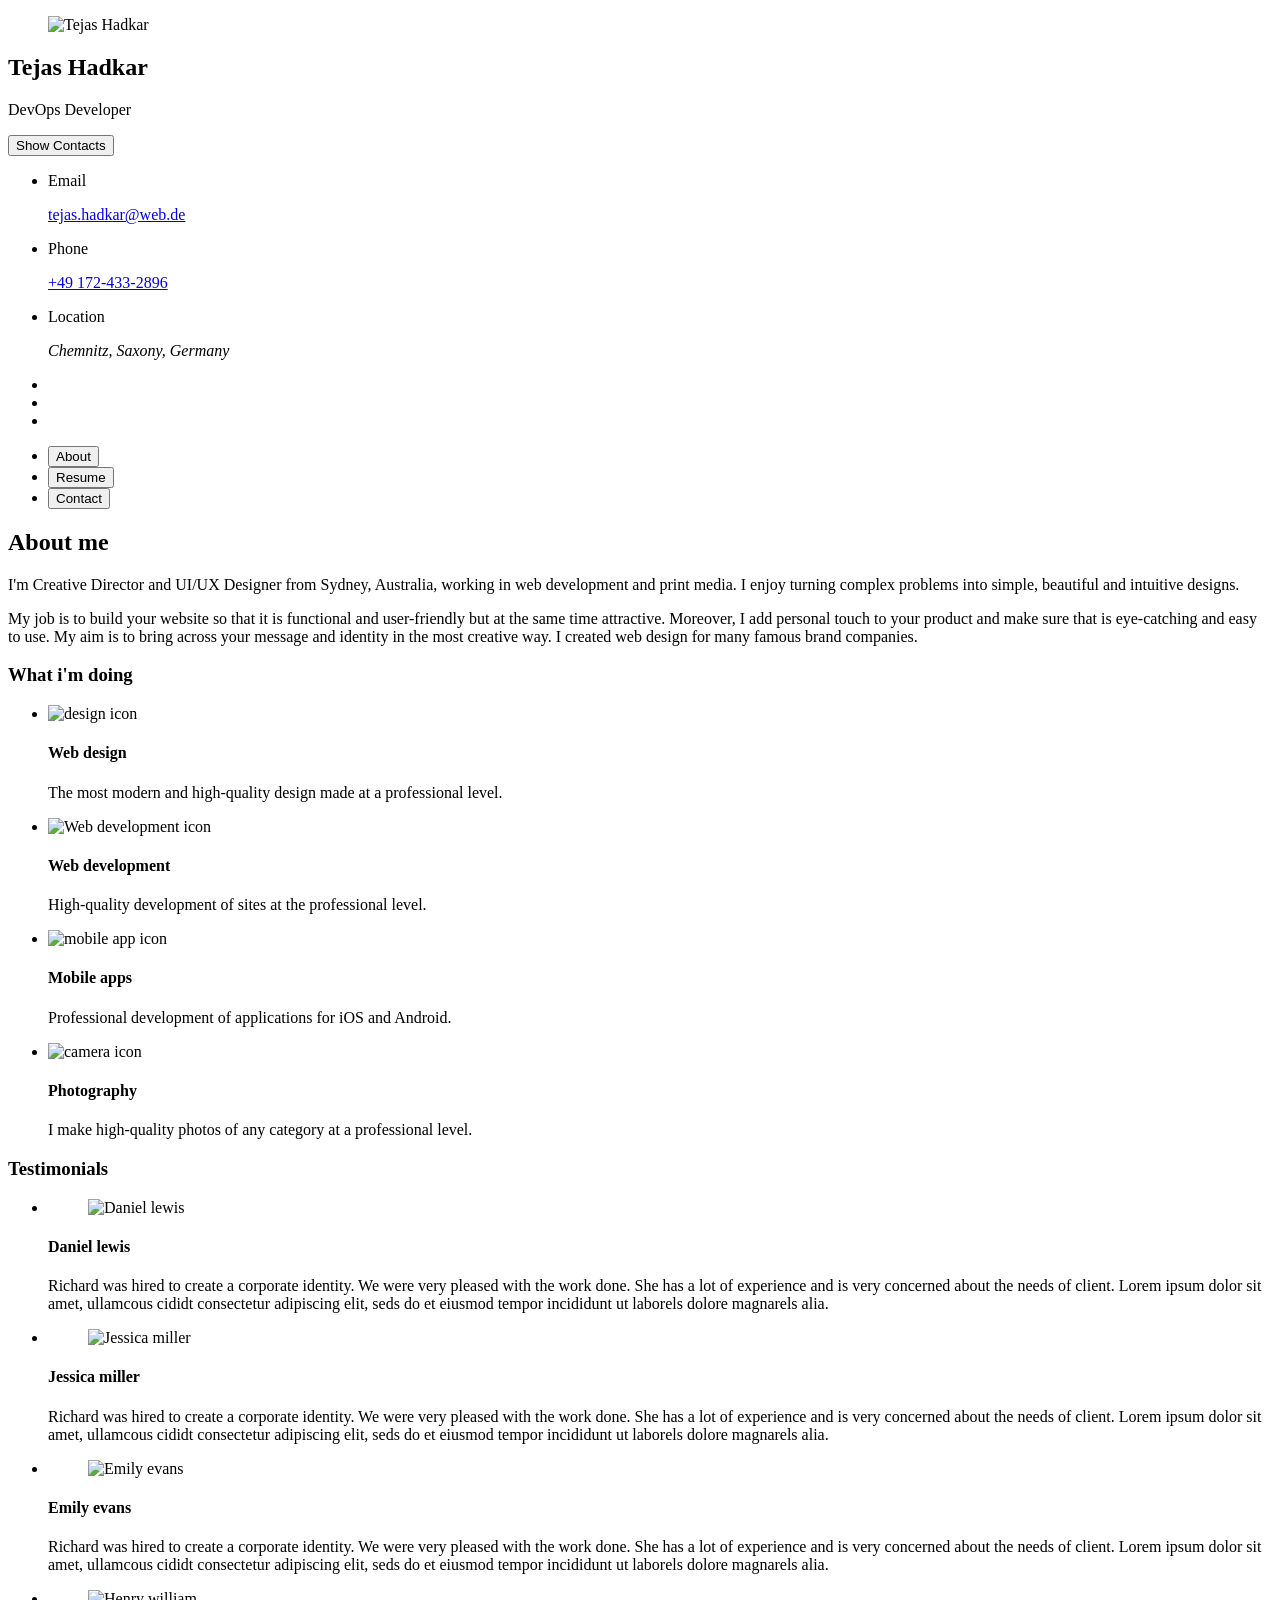
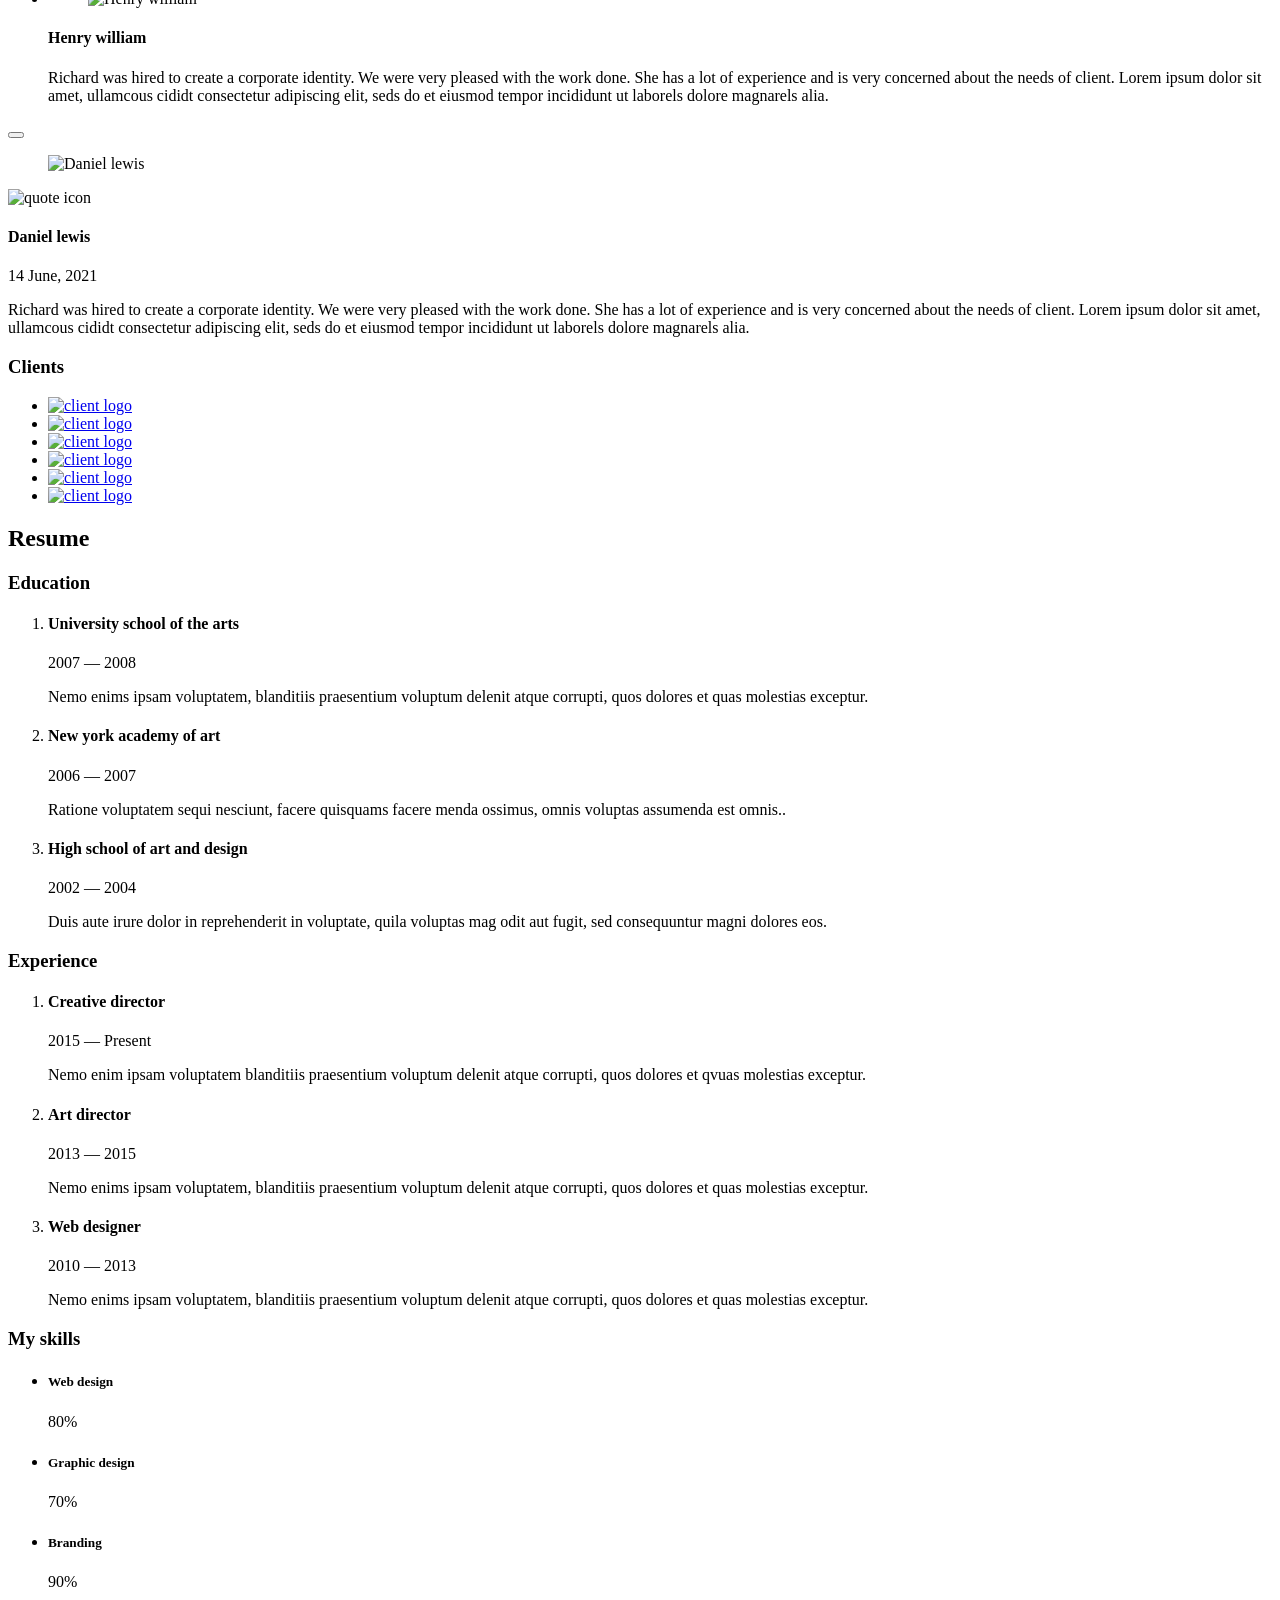
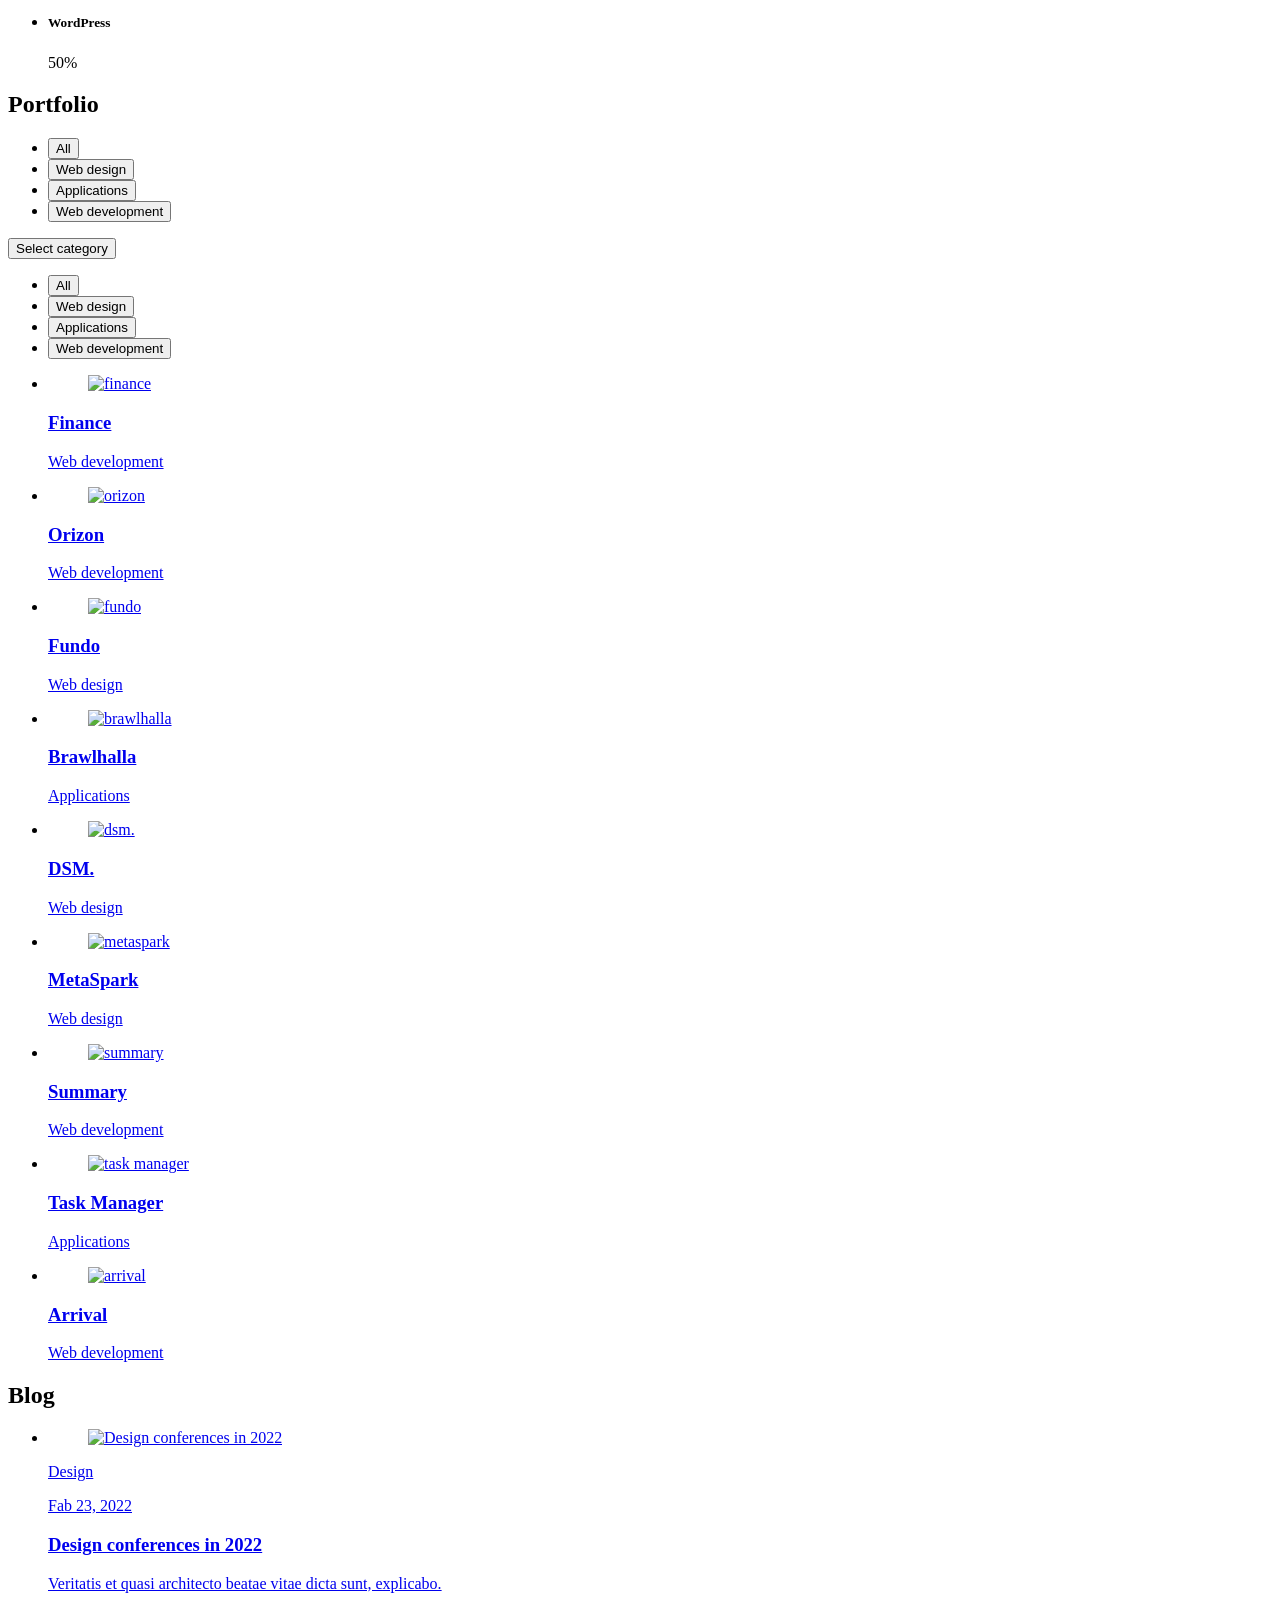
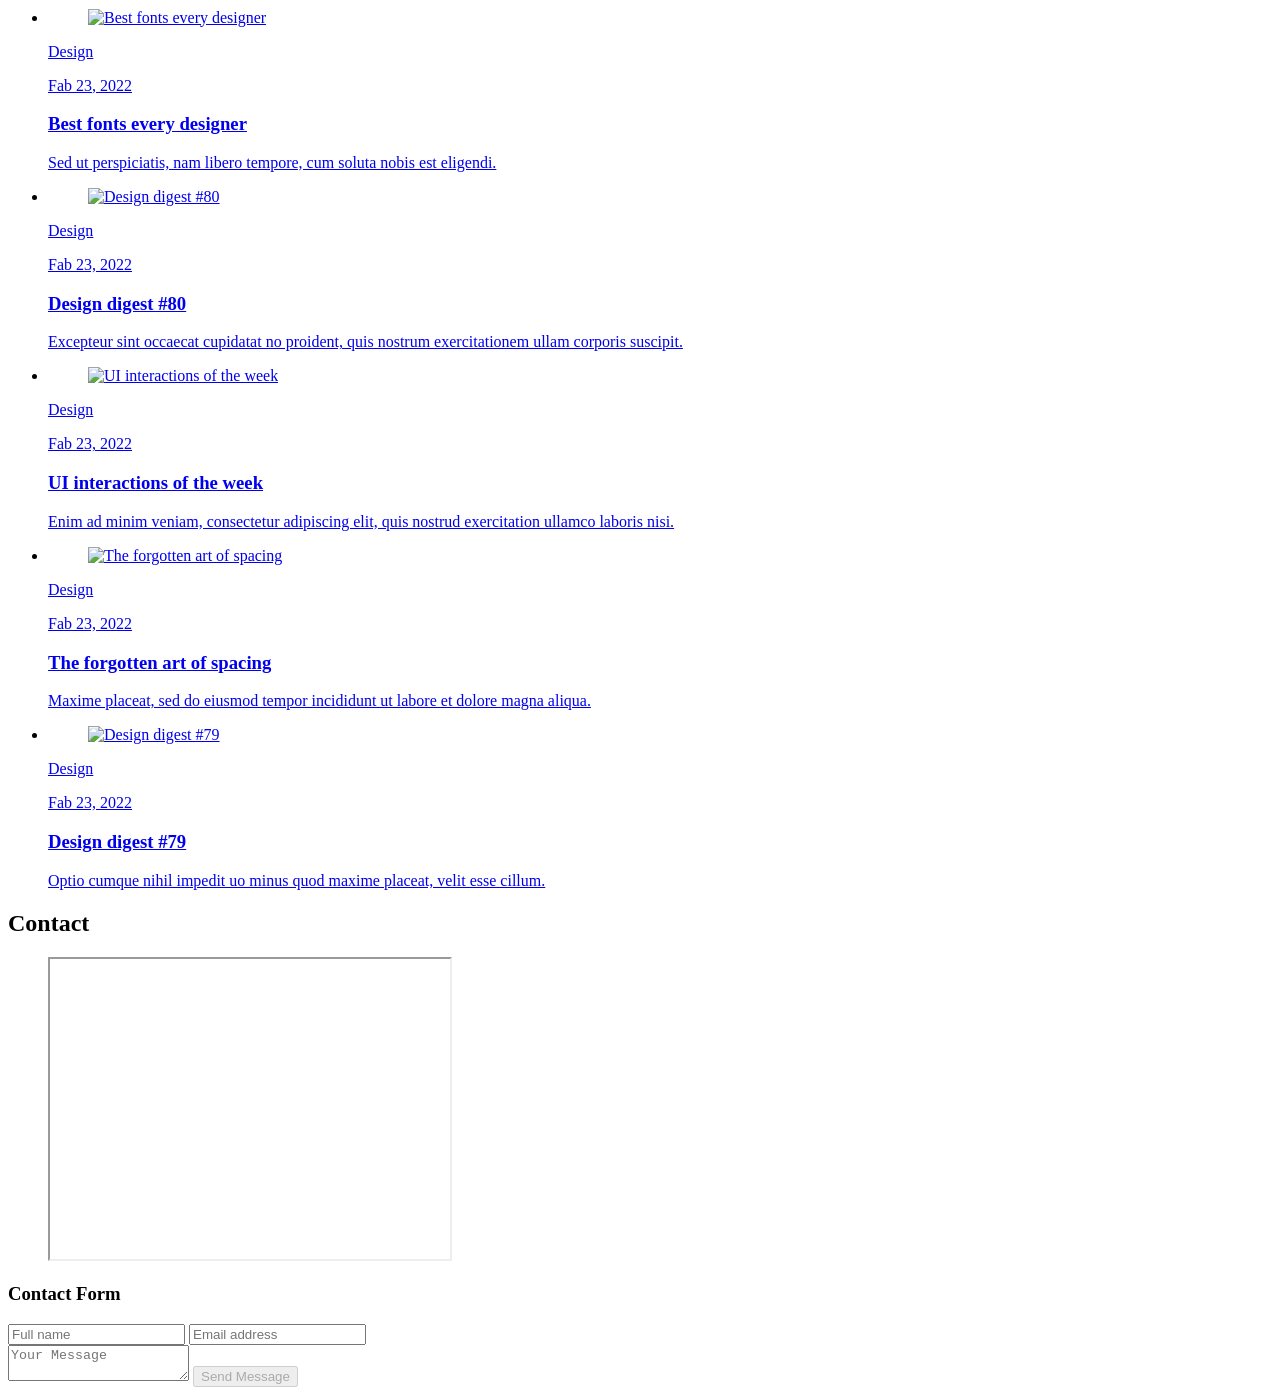
==== index.html @ 282b90d8 "[CHG] Removed Old stuff, Started Adaptation" ====
<!DOCTYPE html>
<html lang="en">

<head>
  <meta charset="UTF-8">
  <meta http-equiv="X-UA-Compatible" content="IE=edge">
  <meta name="viewport" content="width=device-width, initial-scale=1.0">
  <title>Tejas Hadkar Personal Portfolio</title>

  <!--
    - favicon
  -->
  <link rel="shortcut icon" href="./assets/images/logo.ico" type="image/x-icon">

  <!--
    - custom css link
  -->
  <link rel="stylesheet" href="./assets/css/style.css">

  <!--
    - google font link
  -->
  <link rel="preconnect" href="https://fonts.googleapis.com">
  <link rel="preconnect" href="https://fonts.gstatic.com" crossorigin>
  <link href="https://fonts.googleapis.com/css2?family=Poppins:wght@300;400;500;600&display=swap" rel="stylesheet">
</head>

<body>

  <!--
    - #MAIN
  -->

  <main>

    <!--
      - #SIDEBAR
    -->

    <aside class="sidebar" data-sidebar>

      <div class="sidebar-info">

        <figure class="avatar-box">
          <img src="./assets/images/my-avatar.png" alt="Tejas Hadkar" width="80">
        </figure>

        <div class="info-content">
          <h1 class="name" title="Tejas Hadkar">Tejas Hadkar</h1>

          <p class="title">DevOps Developer</p>
        </div>

        <button class="info_more-btn" data-sidebar-btn>
          <span>Show Contacts</span>

          <ion-icon name="chevron-down"></ion-icon>
        </button>

      </div>

      <div class="sidebar-info_more">

        <div class="separator"></div>

        <ul class="contacts-list">

          <li class="contact-item">

            <div class="icon-box">
              <ion-icon name="mail-outline"></ion-icon>
            </div>

            <div class="contact-info">
              <p class="contact-title">Email</p>

              <a href="mailto:tejas.hadkar@web.de" class="contact-link">tejas.hadkar@web.de</a>
            </div>

          </li>

          <li class="contact-item">

            <div class="icon-box">
              <ion-icon name="phone-portrait-outline"></ion-icon>
            </div>

            <div class="contact-info">
              <p class="contact-title">Phone</p>

              <a href="tel:+491729332896" class="contact-link">+49 172-433-2896</a>
            </div>

          </li>

          <!-- <li class="contact-item">

            <div class="icon-box">
              <ion-icon name="calendar-outline"></ion-icon>
            </div>

            <div class="contact-info">
              <p class="contact-title">Birthday</p>

              <time datetime="1982-06-23">June 23, 1982</time>
            </div>

          </li> -->

          <li class="contact-item">

            <div class="icon-box">
              <ion-icon name="location-outline"></ion-icon>
            </div>

            <div class="contact-info">
              <p class="contact-title">Location</p>

              <address>Chemnitz, Saxony, Germany</address>
            </div>

          </li>

        </ul>

        <div class="separator"></div>

        <ul class="social-list">

          <li class="social-item">
            <a href="#" class="social-link">
              <ion-icon name="logo-facebook"></ion-icon>
            </a>
          </li>

          <li class="social-item">
            <a href="#" class="social-link">
              <ion-icon name="logo-twitter"></ion-icon>
            </a>
          </li>

          <li class="social-item">
            <a href="#" class="social-link">
              <ion-icon name="logo-instagram"></ion-icon>
            </a>
          </li>

        </ul>

      </div>

    </aside>





    <!--
      - #main-content
    -->

    <div class="main-content">

      <!--
        - #NAVBAR
      -->

      <nav class="navbar">

        <ul class="navbar-list">

          <li class="navbar-item">
            <button class="navbar-link  active" data-nav-link>About</button>
          </li>

          <li class="navbar-item">
            <button class="navbar-link" data-nav-link>Resume</button>
          </li>

          <!-- <li class="navbar-item">
            <button class="navbar-link" data-nav-link>Portfolio</button>
          </li>

          <li class="navbar-item">
            <button class="navbar-link" data-nav-link>Blog</button>
          </li> -->

          <li class="navbar-item">
            <button class="navbar-link" data-nav-link>Contact</button>
          </li>

        </ul>

      </nav>





      <!--
        - #ABOUT
      -->

      <article class="about  active" data-page="about">

        <header>
          <h2 class="h2 article-title">About me</h2>
        </header>

        <section class="about-text">
          <p>
            I'm Creative Director and UI/UX Designer from Sydney, Australia, working in web development and print media.
            I enjoy
            turning complex problems into simple, beautiful and intuitive designs.
          </p>

          <p>
            My job is to build your website so that it is functional and user-friendly but at the same time attractive.
            Moreover, I
            add personal touch to your product and make sure that is eye-catching and easy to use. My aim is to bring
            across your
            message and identity in the most creative way. I created web design for many famous brand companies.
          </p>
        </section>


        <!--
          - service
        -->

        <section class="service">

          <h3 class="h3 service-title">What i'm doing</h3>

          <ul class="service-list">

            <li class="service-item">

              <div class="service-icon-box">
                <img src="./assets/images/icon-design.svg
                " alt="design icon" width="40">
              </div>

              <div class="service-content-box">
                <h4 class="h4 service-item-title">Web design</h4>

                <p class="service-item-text">
                  The most modern and high-quality design made at a professional level.
                </p>
              </div>

            </li>

            <li class="service-item">

              <div class="service-icon-box">
                <img src="./assets/images/icon-dev.svg" alt="Web development icon" width="40">
              </div>

              <div class="service-content-box">
                <h4 class="h4 service-item-title">Web development</h4>

                <p class="service-item-text">
                  High-quality development of sites at the professional level.
                </p>
              </div>

            </li>

            <li class="service-item">

              <div class="service-icon-box">
                <img src="./assets/images/icon-app.svg" alt="mobile app icon" width="40">
              </div>

              <div class="service-content-box">
                <h4 class="h4 service-item-title">Mobile apps</h4>

                <p class="service-item-text">
                  Professional development of applications for iOS and Android.
                </p>
              </div>

            </li>

            <li class="service-item">

              <div class="service-icon-box">
                <img src="./assets/images/icon-photo.svg" alt="camera icon" width="40">
              </div>

              <div class="service-content-box">
                <h4 class="h4 service-item-title">Photography</h4>

                <p class="service-item-text">
                  I make high-quality photos of any category at a professional level.
                </p>
              </div>

            </li>

          </ul>

        </section>


        <!--
          - testimonials
        -->

        <section class="testimonials">

          <h3 class="h3 testimonials-title">Testimonials</h3>

          <ul class="testimonials-list has-scrollbar">

            <li class="testimonials-item">
              <div class="content-card" data-testimonials-item>

                <figure class="testimonials-avatar-box">
                  <img src="./assets/images/avatar-1.png" alt="Daniel lewis" width="60" data-testimonials-avatar>
                </figure>

                <h4 class="h4 testimonials-item-title" data-testimonials-title>Daniel lewis</h4>

                <div class="testimonials-text" data-testimonials-text>
                  <p>
                    Richard was hired to create a corporate identity. We were very pleased with the work done. She has a
                    lot of experience
                    and is very concerned about the needs of client. Lorem ipsum dolor sit amet, ullamcous cididt
                    consectetur adipiscing
                    elit, seds do et eiusmod tempor incididunt ut laborels dolore magnarels alia.
                  </p>
                </div>

              </div>
            </li>

            <li class="testimonials-item">
              <div class="content-card" data-testimonials-item>

                <figure class="testimonials-avatar-box">
                  <img src="./assets/images/avatar-2.png" alt="Jessica miller" width="60" data-testimonials-avatar>
                </figure>

                <h4 class="h4 testimonials-item-title" data-testimonials-title>Jessica miller</h4>

                <div class="testimonials-text" data-testimonials-text>
                  <p>
                    Richard was hired to create a corporate identity. We were very pleased with the work done. She has a
                    lot of experience
                    and is very concerned about the needs of client. Lorem ipsum dolor sit amet, ullamcous cididt
                    consectetur adipiscing
                    elit, seds do et eiusmod tempor incididunt ut laborels dolore magnarels alia.
                  </p>
                </div>

              </div>
            </li>

            <li class="testimonials-item">
              <div class="content-card" data-testimonials-item>

                <figure class="testimonials-avatar-box">
                  <img src="./assets/images/avatar-3.png" alt="Emily evans" width="60" data-testimonials-avatar>
                </figure>

                <h4 class="h4 testimonials-item-title" data-testimonials-title>Emily evans</h4>

                <div class="testimonials-text" data-testimonials-text>
                  <p>
                    Richard was hired to create a corporate identity. We were very pleased with the work done. She has a
                    lot of experience
                    and is very concerned about the needs of client. Lorem ipsum dolor sit amet, ullamcous cididt
                    consectetur adipiscing
                    elit, seds do et eiusmod tempor incididunt ut laborels dolore magnarels alia.
                  </p>
                </div>

              </div>
            </li>

            <li class="testimonials-item">
              <div class="content-card" data-testimonials-item>

                <figure class="testimonials-avatar-box">
                  <img src="./assets/images/avatar-4.png" alt="Henry william" width="60" data-testimonials-avatar>
                </figure>

                <h4 class="h4 testimonials-item-title" data-testimonials-title>Henry william</h4>

                <div class="testimonials-text" data-testimonials-text>
                  <p>
                    Richard was hired to create a corporate identity. We were very pleased with the work done. She has a
                    lot of experience
                    and is very concerned about the needs of client. Lorem ipsum dolor sit amet, ullamcous cididt
                    consectetur adipiscing
                    elit, seds do et eiusmod tempor incididunt ut laborels dolore magnarels alia.
                  </p>
                </div>

              </div>
            </li>

          </ul>

        </section>


        <!--
          - testimonials modal
        -->

        <div class="modal-container" data-modal-container>

          <div class="overlay" data-overlay></div>

          <section class="testimonials-modal">

            <button class="modal-close-btn" data-modal-close-btn>
              <ion-icon name="close-outline"></ion-icon>
            </button>

            <div class="modal-img-wrapper">
              <figure class="modal-avatar-box">
                <img src="./assets/images/avatar-1.png" alt="Daniel lewis" width="80" data-modal-img>
              </figure>

              <img src="./assets/images/icon-quote.svg" alt="quote icon">
            </div>

            <div class="modal-content">

              <h4 class="h3 modal-title" data-modal-title>Daniel lewis</h4>

              <time datetime="2021-06-14">14 June, 2021</time>

              <div data-modal-text>
                <p>
                  Richard was hired to create a corporate identity. We were very pleased with the work done. She has a
                  lot of experience
                  and is very concerned about the needs of client. Lorem ipsum dolor sit amet, ullamcous cididt
                  consectetur adipiscing
                  elit, seds do et eiusmod tempor incididunt ut laborels dolore magnarels alia.
                </p>
              </div>

            </div>

          </section>

        </div>


        <!--
          - clients
        -->

        <section class="clients">

          <h3 class="h3 clients-title">Clients</h3>

          <ul class="clients-list has-scrollbar">

            <li class="clients-item">
              <a href="#">
                <img src="./assets/images/logo-1-color.png" alt="client logo">
              </a>
            </li>

            <li class="clients-item">
              <a href="#">
                <img src="./assets/images/logo-2-color.png" alt="client logo">
              </a>
            </li>

            <li class="clients-item">
              <a href="#">
                <img src="./assets/images/logo-3-color.png" alt="client logo">
              </a>
            </li>

            <li class="clients-item">
              <a href="#">
                <img src="./assets/images/logo-4-color.png" alt="client logo">
              </a>
            </li>

            <li class="clients-item">
              <a href="#">
                <img src="./assets/images/logo-5-color.png" alt="client logo">
              </a>
            </li>

            <li class="clients-item">
              <a href="#">
                <img src="./assets/images/logo-6-color.png" alt="client logo">
              </a>
            </li>

          </ul>

        </section>

      </article>





      <!--
        - #RESUME
      -->

      <article class="resume" data-page="resume">

        <header>
          <h2 class="h2 article-title">Resume</h2>
        </header>

        <section class="timeline">

          <div class="title-wrapper">
            <div class="icon-box">
              <ion-icon name="book-outline"></ion-icon>
            </div>

            <h3 class="h3">Education</h3>
          </div>

          <ol class="timeline-list">

            <li class="timeline-item">

              <h4 class="h4 timeline-item-title">University school of the arts</h4>

              <span>2007 — 2008</span>

              <p class="timeline-text">
                Nemo enims ipsam voluptatem, blanditiis praesentium voluptum delenit atque corrupti, quos dolores et
                quas molestias
                exceptur.
              </p>

            </li>

            <li class="timeline-item">

              <h4 class="h4 timeline-item-title">New york academy of art</h4>

              <span>2006 — 2007</span>

              <p class="timeline-text">
                Ratione voluptatem sequi nesciunt, facere quisquams facere menda ossimus, omnis voluptas assumenda est
                omnis..
              </p>

            </li>

            <li class="timeline-item">

              <h4 class="h4 timeline-item-title">High school of art and design</h4>

              <span>2002 — 2004</span>

              <p class="timeline-text">
                Duis aute irure dolor in reprehenderit in voluptate, quila voluptas mag odit aut fugit, sed consequuntur
                magni dolores
                eos.
              </p>

            </li>

          </ol>

        </section>

        <section class="timeline">

          <div class="title-wrapper">
            <div class="icon-box">
              <ion-icon name="book-outline"></ion-icon>
            </div>

            <h3 class="h3">Experience</h3>
          </div>

          <ol class="timeline-list">

            <li class="timeline-item">

              <h4 class="h4 timeline-item-title">Creative director</h4>

              <span>2015 — Present</span>

              <p class="timeline-text">
                Nemo enim ipsam voluptatem blanditiis praesentium voluptum delenit atque corrupti, quos dolores et qvuas
                molestias
                exceptur.
              </p>

            </li>

            <li class="timeline-item">

              <h4 class="h4 timeline-item-title">Art director</h4>

              <span>2013 — 2015</span>

              <p class="timeline-text">
                Nemo enims ipsam voluptatem, blanditiis praesentium voluptum delenit atque corrupti, quos dolores et
                quas molestias
                exceptur.
              </p>

            </li>

            <li class="timeline-item">

              <h4 class="h4 timeline-item-title">Web designer</h4>

              <span>2010 — 2013</span>

              <p class="timeline-text">
                Nemo enims ipsam voluptatem, blanditiis praesentium voluptum delenit atque corrupti, quos dolores et
                quas molestias
                exceptur.
              </p>

            </li>

          </ol>

        </section>

        <section class="skill">

          <h3 class="h3 skills-title">My skills</h3>

          <ul class="skills-list content-card">

            <li class="skills-item">

              <div class="title-wrapper">
                <h5 class="h5">Web design</h5>
                <data value="80">80%</data>
              </div>

              <div class="skill-progress-bg">
                <div class="skill-progress-fill" style="width: 80%;"></div>
              </div>

            </li>

            <li class="skills-item">

              <div class="title-wrapper">
                <h5 class="h5">Graphic design</h5>
                <data value="70">70%</data>
              </div>

              <div class="skill-progress-bg">
                <div class="skill-progress-fill" style="width: 70%;"></div>
              </div>

            </li>

            <li class="skills-item">

              <div class="title-wrapper">
                <h5 class="h5">Branding</h5>
                <data value="90">90%</data>
              </div>

              <div class="skill-progress-bg">
                <div class="skill-progress-fill" style="width: 90%;"></div>
              </div>

            </li>

            <li class="skills-item">

              <div class="title-wrapper">
                <h5 class="h5">WordPress</h5>
                <data value="50">50%</data>
              </div>

              <div class="skill-progress-bg">
                <div class="skill-progress-fill" style="width: 50%;"></div>
              </div>

            </li>

          </ul>

        </section>

      </article>





      <!--
        - #PORTFOLIO
      -->

      <article class="portfolio" data-page="portfolio">

        <header>
          <h2 class="h2 article-title">Portfolio</h2>
        </header>

        <section class="projects">

          <ul class="filter-list">

            <li class="filter-item">
              <button class="active" data-filter-btn>All</button>
            </li>

            <li class="filter-item">
              <button data-filter-btn>Web design</button>
            </li>

            <li class="filter-item">
              <button data-filter-btn>Applications</button>
            </li>

            <li class="filter-item">
              <button data-filter-btn>Web development</button>
            </li>

          </ul>

          <div class="filter-select-box">

            <button class="filter-select" data-select>

              <div class="select-value" data-selecct-value>Select category</div>

              <div class="select-icon">
                <ion-icon name="chevron-down"></ion-icon>
              </div>

            </button>

            <ul class="select-list">

              <li class="select-item">
                <button data-select-item>All</button>
              </li>

              <li class="select-item">
                <button data-select-item>Web design</button>
              </li>

              <li class="select-item">
                <button data-select-item>Applications</button>
              </li>

              <li class="select-item">
                <button data-select-item>Web development</button>
              </li>

            </ul>

          </div>

          <ul class="project-list">

            <li class="project-item  active" data-filter-item data-category="web development">
              <a href="#">

                <figure class="project-img">
                  <div class="project-item-icon-box">
                    <ion-icon name="eye-outline"></ion-icon>
                  </div>

                  <img src="./assets/images/project-1.jpg" alt="finance" loading="lazy">
                </figure>

                <h3 class="project-title">Finance</h3>

                <p class="project-category">Web development</p>

              </a>
            </li>

            <li class="project-item  active" data-filter-item data-category="web development">
              <a href="#">

                <figure class="project-img">
                  <div class="project-item-icon-box">
                    <ion-icon name="eye-outline"></ion-icon>
                  </div>

                  <img src="./assets/images/project-2.png" alt="orizon" loading="lazy">
                </figure>

                <h3 class="project-title">Orizon</h3>

                <p class="project-category">Web development</p>

              </a>
            </li>

            <li class="project-item  active" data-filter-item data-category="web design">
              <a href="#">

                <figure class="project-img">
                  <div class="project-item-icon-box">
                    <ion-icon name="eye-outline"></ion-icon>
                  </div>

                  <img src="./assets/images/project-3.jpg" alt="fundo" loading="lazy">
                </figure>

                <h3 class="project-title">Fundo</h3>

                <p class="project-category">Web design</p>

              </a>
            </li>

            <li class="project-item  active" data-filter-item data-category="applications">
              <a href="#">

                <figure class="project-img">
                  <div class="project-item-icon-box">
                    <ion-icon name="eye-outline"></ion-icon>
                  </div>

                  <img src="./assets/images/project-4.png" alt="brawlhalla" loading="lazy">
                </figure>

                <h3 class="project-title">Brawlhalla</h3>

                <p class="project-category">Applications</p>

              </a>
            </li>

            <li class="project-item  active" data-filter-item data-category="web design">
              <a href="#">

                <figure class="project-img">
                  <div class="project-item-icon-box">
                    <ion-icon name="eye-outline"></ion-icon>
                  </div>

                  <img src="./assets/images/project-5.png" alt="dsm." loading="lazy">
                </figure>

                <h3 class="project-title">DSM.</h3>

                <p class="project-category">Web design</p>

              </a>
            </li>

            <li class="project-item  active" data-filter-item data-category="web design">
              <a href="#">

                <figure class="project-img">
                  <div class="project-item-icon-box">
                    <ion-icon name="eye-outline"></ion-icon>
                  </div>

                  <img src="./assets/images/project-6.png" alt="metaspark" loading="lazy">
                </figure>

                <h3 class="project-title">MetaSpark</h3>

                <p class="project-category">Web design</p>

              </a>
            </li>

            <li class="project-item  active" data-filter-item data-category="web development">
              <a href="#">

                <figure class="project-img">
                  <div class="project-item-icon-box">
                    <ion-icon name="eye-outline"></ion-icon>
                  </div>

                  <img src="./assets/images/project-7.png" alt="summary" loading="lazy">
                </figure>

                <h3 class="project-title">Summary</h3>

                <p class="project-category">Web development</p>

              </a>
            </li>

            <li class="project-item  active" data-filter-item data-category="applications">
              <a href="#">

                <figure class="project-img">
                  <div class="project-item-icon-box">
                    <ion-icon name="eye-outline"></ion-icon>
                  </div>

                  <img src="./assets/images/project-8.jpg" alt="task manager" loading="lazy">
                </figure>

                <h3 class="project-title">Task Manager</h3>

                <p class="project-category">Applications</p>

              </a>
            </li>

            <li class="project-item  active" data-filter-item data-category="web development">
              <a href="#">

                <figure class="project-img">
                  <div class="project-item-icon-box">
                    <ion-icon name="eye-outline"></ion-icon>
                  </div>

                  <img src="./assets/images/project-9.png" alt="arrival" loading="lazy">
                </figure>

                <h3 class="project-title">Arrival</h3>

                <p class="project-category">Web development</p>

              </a>
            </li>

          </ul>

        </section>

      </article>





      <!--
        - #BLOG
      -->

      <article class="blog" data-page="blog">

        <header>
          <h2 class="h2 article-title">Blog</h2>
        </header>

        <section class="blog-posts">

          <ul class="blog-posts-list">

            <li class="blog-post-item">
              <a href="#">

                <figure class="blog-banner-box">
                  <img src="./assets/images/blog-1.jpg" alt="Design conferences in 2022" loading="lazy">
                </figure>

                <div class="blog-content">

                  <div class="blog-meta">
                    <p class="blog-category">Design</p>

                    <span class="dot"></span>

                    <time datetime="2022-02-23">Fab 23, 2022</time>
                  </div>

                  <h3 class="h3 blog-item-title">Design conferences in 2022</h3>

                  <p class="blog-text">
                    Veritatis et quasi architecto beatae vitae dicta sunt, explicabo.
                  </p>

                </div>

              </a>
            </li>

            <li class="blog-post-item">
              <a href="#">

                <figure class="blog-banner-box">
                  <img src="./assets/images/blog-2.jpg" alt="Best fonts every designer" loading="lazy">
                </figure>

                <div class="blog-content">

                  <div class="blog-meta">
                    <p class="blog-category">Design</p>

                    <span class="dot"></span>

                    <time datetime="2022-02-23">Fab 23, 2022</time>
                  </div>

                  <h3 class="h3 blog-item-title">Best fonts every designer</h3>

                  <p class="blog-text">
                    Sed ut perspiciatis, nam libero tempore, cum soluta nobis est eligendi.
                  </p>

                </div>

              </a>
            </li>

            <li class="blog-post-item">
              <a href="#">

                <figure class="blog-banner-box">
                  <img src="./assets/images/blog-3.jpg" alt="Design digest #80" loading="lazy">
                </figure>

                <div class="blog-content">

                  <div class="blog-meta">
                    <p class="blog-category">Design</p>

                    <span class="dot"></span>

                    <time datetime="2022-02-23">Fab 23, 2022</time>
                  </div>

                  <h3 class="h3 blog-item-title">Design digest #80</h3>

                  <p class="blog-text">
                    Excepteur sint occaecat cupidatat no proident, quis nostrum exercitationem ullam corporis suscipit.
                  </p>

                </div>

              </a>
            </li>

            <li class="blog-post-item">
              <a href="#">

                <figure class="blog-banner-box">
                  <img src="./assets/images/blog-4.jpg" alt="UI interactions of the week" loading="lazy">
                </figure>

                <div class="blog-content">

                  <div class="blog-meta">
                    <p class="blog-category">Design</p>

                    <span class="dot"></span>

                    <time datetime="2022-02-23">Fab 23, 2022</time>
                  </div>

                  <h3 class="h3 blog-item-title">UI interactions of the week</h3>

                  <p class="blog-text">
                    Enim ad minim veniam, consectetur adipiscing elit, quis nostrud exercitation ullamco laboris nisi.
                  </p>

                </div>

              </a>
            </li>

            <li class="blog-post-item">
              <a href="#">

                <figure class="blog-banner-box">
                  <img src="./assets/images/blog-5.jpg" alt="The forgotten art of spacing" loading="lazy">
                </figure>

                <div class="blog-content">

                  <div class="blog-meta">
                    <p class="blog-category">Design</p>

                    <span class="dot"></span>

                    <time datetime="2022-02-23">Fab 23, 2022</time>
                  </div>

                  <h3 class="h3 blog-item-title">The forgotten art of spacing</h3>

                  <p class="blog-text">
                    Maxime placeat, sed do eiusmod tempor incididunt ut labore et dolore magna aliqua.
                  </p>

                </div>

              </a>
            </li>

            <li class="blog-post-item">
              <a href="#">

                <figure class="blog-banner-box">
                  <img src="./assets/images/blog-6.jpg" alt="Design digest #79" loading="lazy">
                </figure>

                <div class="blog-content">

                  <div class="blog-meta">
                    <p class="blog-category">Design</p>

                    <span class="dot"></span>

                    <time datetime="2022-02-23">Fab 23, 2022</time>
                  </div>

                  <h3 class="h3 blog-item-title">Design digest #79</h3>

                  <p class="blog-text">
                    Optio cumque nihil impedit uo minus quod maxime placeat, velit esse cillum.
                  </p>

                </div>

              </a>
            </li>

          </ul>

        </section>

      </article>





      <!--
        - #CONTACT
      -->

      <article class="contact" data-page="contact">

        <header>
          <h2 class="h2 article-title">Contact</h2>
        </header>

        <section class="mapbox" data-mapbox>
          <figure>
            <iframe
              src="https://www.google.com/maps/embed?pb=!1m18!1m12!1m3!1d199666.5651251294!2d-121.58334177520186!3d38.56165006739519!2m3!1f0!2f0!3f0!3m2!1i1024!2i768!4f13.1!3m3!1m2!1s0x809ac672b28397f9%3A0x921f6aaa74197fdb!2sSacramento%2C%20CA%2C%20USA!5e0!3m2!1sen!2sbd!4v1647608789441!5m2!1sen!2sbd"
              width="400" height="300" loading="lazy"></iframe>
          </figure>
        </section>

        <section class="contact-form">

          <h3 class="h3 form-title">Contact Form</h3>

          <form action="#" class="form" data-form>

            <div class="input-wrapper">
              <input type="text" name="fullname" class="form-input" placeholder="Full name" required data-form-input>

              <input type="email" name="email" class="form-input" placeholder="Email address" required data-form-input>
            </div>

            <textarea name="message" class="form-input" placeholder="Your Message" required data-form-input></textarea>

            <button class="form-btn" type="submit" disabled data-form-btn>
              <ion-icon name="paper-plane"></ion-icon>
              <span>Send Message</span>
            </button>

          </form>

        </section>

      </article>

    </div>

  </main>






  <!--
    - custom js link
  -->
  <script src="./assets/js/script.js"></script>

  <!--
    - ionicon link
  -->
  <script type="module" src="https://unpkg.com/ionicons@5.5.2/dist/ionicons/ionicons.esm.js"></script>
  <script nomodule src="https://unpkg.com/ionicons@5.5.2/dist/ionicons/ionicons.js"></script>

</body>

</html>
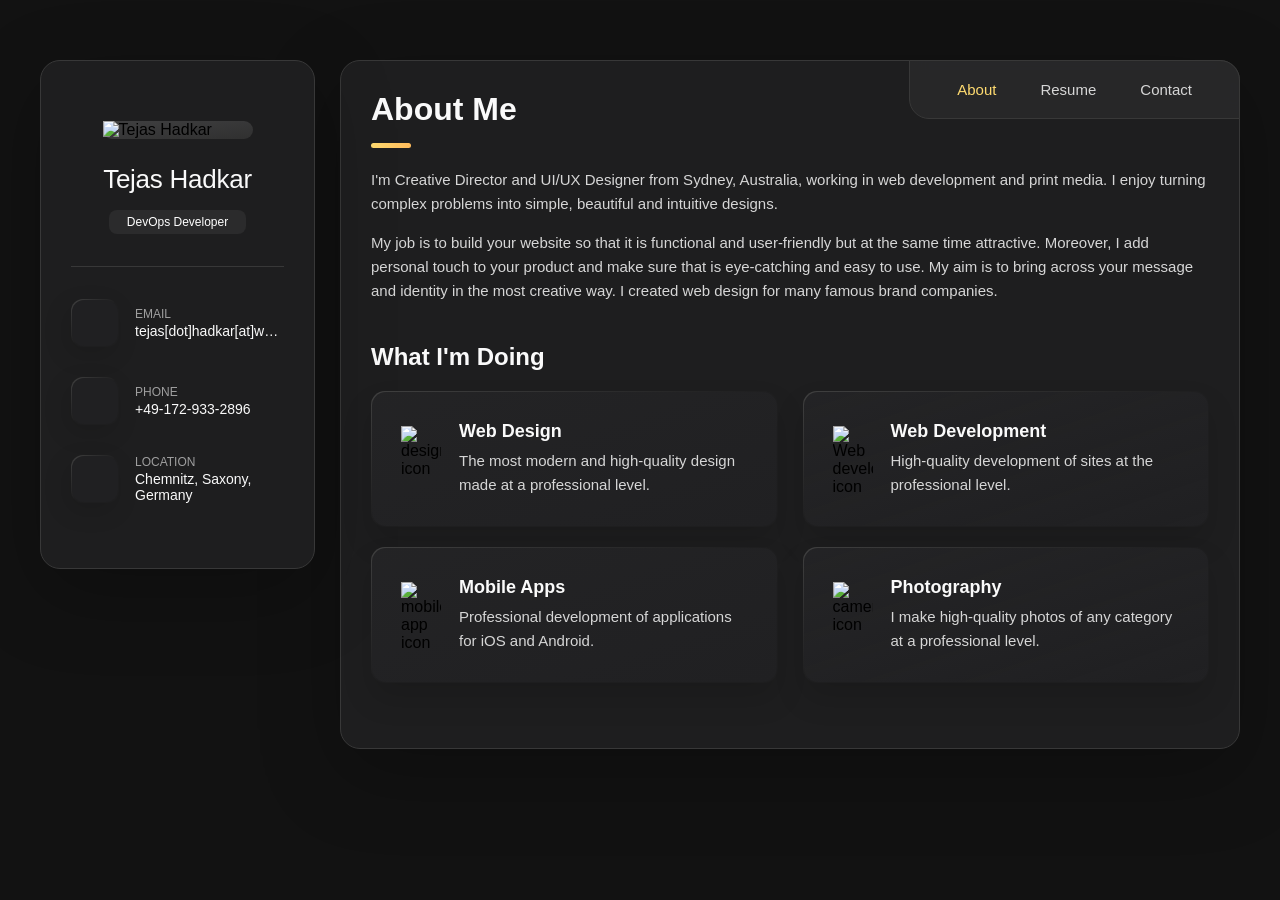
==== commit 0b9bcc90: "[CHG] Commented unnecessary code and updated links" ====
--- a/index.html
+++ b/index.html
@@ -5,7 +5,7 @@
   <meta charset="UTF-8">
   <meta http-equiv="X-UA-Compatible" content="IE=edge">
   <meta name="viewport" content="width=device-width, initial-scale=1.0">
-  <title>Tejas Hadkar Personal Portfolio</title>
+  <title>Tejas Hadkar Portfolio</title>
 
   <!--
     - favicon
@@ -74,7 +74,7 @@
             <div class="contact-info">
               <p class="contact-title">Email</p>
 
-              <a href="mailto:tejas.hadkar@web.de" class="contact-link">tejas.hadkar@web.de</a>
+              <a href="mailto:tejas.hadkar@web.de" class="contact-link">tejas[dot]hadkar[at]web[dot]de</a>
             </div>
 
           </li>
@@ -88,24 +88,10 @@
             <div class="contact-info">
               <p class="contact-title">Phone</p>
 
-              <a href="tel:+491729332896" class="contact-link">+49 172-433-2896</a>
-            </div>
-
-          </li>
-
-          <!-- <li class="contact-item">
-
-            <div class="icon-box">
-              <ion-icon name="calendar-outline"></ion-icon>
-            </div>
-
-            <div class="contact-info">
-              <p class="contact-title">Birthday</p>
-
-              <time datetime="1982-06-23">June 23, 1982</time>
-            </div>
-
-          </li> -->
+              <a href="tel:+491729332896" class="contact-link">+49-172-933-2896</a>
+            </div>
+
+          </li>
 
           <li class="contact-item">
 
@@ -128,20 +114,26 @@
         <ul class="social-list">
 
           <li class="social-item">
-            <a href="#" class="social-link">
-              <ion-icon name="logo-facebook"></ion-icon>
+            <a href="https://www.linkedin.com/in/tejas-hadkar-10042316/" class="social-link">
+              <ion-icon name="logo-linkedin"></ion-icon>
             </a>
           </li>
 
           <li class="social-item">
-            <a href="#" class="social-link">
-              <ion-icon name="logo-twitter"></ion-icon>
+            <a href="https://www.xing.com/profile/Tejas_Hadkar/web_profiles?nwt_nav=profile" class="social-link">
+              <ion-icon name="logo-xing"></ion-icon>
             </a>
           </li>
 
           <li class="social-item">
-            <a href="#" class="social-link">
-              <ion-icon name="logo-instagram"></ion-icon>
+            <a href="https://github.com/tejashadkar" class="social-link">
+              <ion-icon name="logo-github"></ion-icon>
+            </a>
+          </li>
+
+          <li class="social-item">
+            <a href="https://gitlab.com/hadkartejas" class="social-link">
+              <ion-icon name="logo-gitlab"></ion-icon>
             </a>
           </li>
 
@@ -176,15 +168,7 @@
           <li class="navbar-item">
             <button class="navbar-link" data-nav-link>Resume</button>
           </li>
-
-          <!-- <li class="navbar-item">
-            <button class="navbar-link" data-nav-link>Portfolio</button>
-          </li>
-
-          <li class="navbar-item">
-            <button class="navbar-link" data-nav-link>Blog</button>
-          </li> -->
-
+          
           <li class="navbar-item">
             <button class="navbar-link" data-nav-link>Contact</button>
           </li>
@@ -201,7 +185,7 @@
         - #ABOUT
       -->
 
-      <article class="about  active" data-page="about">
+      <article class="about active" data-page="about">
 
         <header>
           <h2 class="h2 article-title">About me</h2>
@@ -303,205 +287,6 @@
 
         </section>
 
-
-        <!--
-          - testimonials
-        -->
-
-        <section class="testimonials">
-
-          <h3 class="h3 testimonials-title">Testimonials</h3>
-
-          <ul class="testimonials-list has-scrollbar">
-
-            <li class="testimonials-item">
-              <div class="content-card" data-testimonials-item>
-
-                <figure class="testimonials-avatar-box">
-                  <img src="./assets/images/avatar-1.png" alt="Daniel lewis" width="60" data-testimonials-avatar>
-                </figure>
-
-                <h4 class="h4 testimonials-item-title" data-testimonials-title>Daniel lewis</h4>
-
-                <div class="testimonials-text" data-testimonials-text>
-                  <p>
-                    Richard was hired to create a corporate identity. We were very pleased with the work done. She has a
-                    lot of experience
-                    and is very concerned about the needs of client. Lorem ipsum dolor sit amet, ullamcous cididt
-                    consectetur adipiscing
-                    elit, seds do et eiusmod tempor incididunt ut laborels dolore magnarels alia.
-                  </p>
-                </div>
-
-              </div>
-            </li>
-
-            <li class="testimonials-item">
-              <div class="content-card" data-testimonials-item>
-
-                <figure class="testimonials-avatar-box">
-                  <img src="./assets/images/avatar-2.png" alt="Jessica miller" width="60" data-testimonials-avatar>
-                </figure>
-
-                <h4 class="h4 testimonials-item-title" data-testimonials-title>Jessica miller</h4>
-
-                <div class="testimonials-text" data-testimonials-text>
-                  <p>
-                    Richard was hired to create a corporate identity. We were very pleased with the work done. She has a
-                    lot of experience
-                    and is very concerned about the needs of client. Lorem ipsum dolor sit amet, ullamcous cididt
-                    consectetur adipiscing
-                    elit, seds do et eiusmod tempor incididunt ut laborels dolore magnarels alia.
-                  </p>
-                </div>
-
-              </div>
-            </li>
-
-            <li class="testimonials-item">
-              <div class="content-card" data-testimonials-item>
-
-                <figure class="testimonials-avatar-box">
-                  <img src="./assets/images/avatar-3.png" alt="Emily evans" width="60" data-testimonials-avatar>
-                </figure>
-
-                <h4 class="h4 testimonials-item-title" data-testimonials-title>Emily evans</h4>
-
-                <div class="testimonials-text" data-testimonials-text>
-                  <p>
-                    Richard was hired to create a corporate identity. We were very pleased with the work done. She has a
-                    lot of experience
-                    and is very concerned about the needs of client. Lorem ipsum dolor sit amet, ullamcous cididt
-                    consectetur adipiscing
-                    elit, seds do et eiusmod tempor incididunt ut laborels dolore magnarels alia.
-                  </p>
-                </div>
-
-              </div>
-            </li>
-
-            <li class="testimonials-item">
-              <div class="content-card" data-testimonials-item>
-
-                <figure class="testimonials-avatar-box">
-                  <img src="./assets/images/avatar-4.png" alt="Henry william" width="60" data-testimonials-avatar>
-                </figure>
-
-                <h4 class="h4 testimonials-item-title" data-testimonials-title>Henry william</h4>
-
-                <div class="testimonials-text" data-testimonials-text>
-                  <p>
-                    Richard was hired to create a corporate identity. We were very pleased with the work done. She has a
-                    lot of experience
-                    and is very concerned about the needs of client. Lorem ipsum dolor sit amet, ullamcous cididt
-                    consectetur adipiscing
-                    elit, seds do et eiusmod tempor incididunt ut laborels dolore magnarels alia.
-                  </p>
-                </div>
-
-              </div>
-            </li>
-
-          </ul>
-
-        </section>
-
-
-        <!--
-          - testimonials modal
-        -->
-
-        <div class="modal-container" data-modal-container>
-
-          <div class="overlay" data-overlay></div>
-
-          <section class="testimonials-modal">
-
-            <button class="modal-close-btn" data-modal-close-btn>
-              <ion-icon name="close-outline"></ion-icon>
-            </button>
-
-            <div class="modal-img-wrapper">
-              <figure class="modal-avatar-box">
-                <img src="./assets/images/avatar-1.png" alt="Daniel lewis" width="80" data-modal-img>
-              </figure>
-
-              <img src="./assets/images/icon-quote.svg" alt="quote icon">
-            </div>
-
-            <div class="modal-content">
-
-              <h4 class="h3 modal-title" data-modal-title>Daniel lewis</h4>
-
-              <time datetime="2021-06-14">14 June, 2021</time>
-
-              <div data-modal-text>
-                <p>
-                  Richard was hired to create a corporate identity. We were very pleased with the work done. She has a
-                  lot of experience
-                  and is very concerned about the needs of client. Lorem ipsum dolor sit amet, ullamcous cididt
-                  consectetur adipiscing
-                  elit, seds do et eiusmod tempor incididunt ut laborels dolore magnarels alia.
-                </p>
-              </div>
-
-            </div>
-
-          </section>
-
-        </div>
-
-
-        <!--
-          - clients
-        -->
-
-        <section class="clients">
-
-          <h3 class="h3 clients-title">Clients</h3>
-
-          <ul class="clients-list has-scrollbar">
-
-            <li class="clients-item">
-              <a href="#">
-                <img src="./assets/images/logo-1-color.png" alt="client logo">
-              </a>
-            </li>
-
-            <li class="clients-item">
-              <a href="#">
-                <img src="./assets/images/logo-2-color.png" alt="client logo">
-              </a>
-            </li>
-
-            <li class="clients-item">
-              <a href="#">
-                <img src="./assets/images/logo-3-color.png" alt="client logo">
-              </a>
-            </li>
-
-            <li class="clients-item">
-              <a href="#">
-                <img src="./assets/images/logo-4-color.png" alt="client logo">
-              </a>
-            </li>
-
-            <li class="clients-item">
-              <a href="#">
-                <img src="./assets/images/logo-5-color.png" alt="client logo">
-              </a>
-            </li>
-
-            <li class="clients-item">
-              <a href="#">
-                <img src="./assets/images/logo-6-color.png" alt="client logo">
-              </a>
-            </li>
-
-          </ul>
-
-        </section>
-
       </article>
 
 
@@ -517,24 +302,37 @@
         <header>
           <h2 class="h2 article-title">Resume</h2>
         </header>
-
         <section class="timeline">
 
           <div class="title-wrapper">
             <div class="icon-box">
-              <ion-icon name="book-outline"></ion-icon>
-            </div>
-
-            <h3 class="h3">Education</h3>
+              <ion-icon name="briefcase-outline"></ion-icon>
+            </div>
+
+            <h3 class="h3">Experience</h3>
           </div>
 
           <ol class="timeline-list">
 
             <li class="timeline-item">
 
-              <h4 class="h4 timeline-item-title">University school of the arts</h4>
-
-              <span>2007 — 2008</span>
+              <h4 class="h4 timeline-item-title">DevOps Engineer</h4>
+              
+              <h4> <a href="https://www.fdtech.de" class="timeline-item-link">FDTech GmbH</a></h4>
+
+              <span>2023/07 — 2025/05</span>
+
+              <p class="timeline-text">
+                I was responsible to build, run, and maintain the build and test pipeline for projects.
+              </p>
+
+            </li>
+
+            <li class="timeline-item">
+
+              <h4 class="h4 timeline-item-title">Art director</h4>
+
+              <span>2013 — 2015</span>
 
               <p class="timeline-text">
                 Nemo enims ipsam voluptatem, blanditiis praesentium voluptum delenit atque corrupti, quos dolores et
@@ -546,6 +344,50 @@
 
             <li class="timeline-item">
 
+              <h4 class="h4 timeline-item-title">Web designer</h4>
+
+              <span>2010 — 2013</span>
+
+              <p class="timeline-text">
+                Nemo enims ipsam voluptatem, blanditiis praesentium voluptum delenit atque corrupti, quos dolores et
+                quas molestias
+                exceptur.
+              </p>
+
+            </li>
+
+          </ol>
+
+        </section>
+
+        <section class="timeline">
+
+          <div class="title-wrapper">
+            <div class="icon-box">
+              <ion-icon name="book-outline"></ion-icon>
+            </div>
+
+            <h3 class="h3">Education</h3>
+          </div>
+
+          <ol class="timeline-list">
+
+            <li class="timeline-item">
+
+              <h4 class="h4 timeline-item-title">University school of the arts</h4>
+
+              <span>2007 — 2008</span>
+
+              <p class="timeline-text">
+                Nemo enims ipsam voluptatem, blanditiis praesentium voluptum delenit atque corrupti, quos dolores et
+                quas molestias
+                exceptur.
+              </p>
+
+            </li>
+
+            <li class="timeline-item">
+
               <h4 class="h4 timeline-item-title">New york academy of art</h4>
 
               <span>2006 — 2007</span>
@@ -575,64 +417,6 @@
 
         </section>
 
-        <section class="timeline">
-
-          <div class="title-wrapper">
-            <div class="icon-box">
-              <ion-icon name="book-outline"></ion-icon>
-            </div>
-
-            <h3 class="h3">Experience</h3>
-          </div>
-
-          <ol class="timeline-list">
-
-            <li class="timeline-item">
-
-              <h4 class="h4 timeline-item-title">Creative director</h4>
-
-              <span>2015 — Present</span>
-
-              <p class="timeline-text">
-                Nemo enim ipsam voluptatem blanditiis praesentium voluptum delenit atque corrupti, quos dolores et qvuas
-                molestias
-                exceptur.
-              </p>
-
-            </li>
-
-            <li class="timeline-item">
-
-              <h4 class="h4 timeline-item-title">Art director</h4>
-
-              <span>2013 — 2015</span>
-
-              <p class="timeline-text">
-                Nemo enims ipsam voluptatem, blanditiis praesentium voluptum delenit atque corrupti, quos dolores et
-                quas molestias
-                exceptur.
-              </p>
-
-            </li>
-
-            <li class="timeline-item">
-
-              <h4 class="h4 timeline-item-title">Web designer</h4>
-
-              <span>2010 — 2013</span>
-
-              <p class="timeline-text">
-                Nemo enims ipsam voluptatem, blanditiis praesentium voluptum delenit atque corrupti, quos dolores et
-                quas molestias
-                exceptur.
-              </p>
-
-            </li>
-
-          </ol>
-
-        </section>
-
         <section class="skill">
 
           <h3 class="h3 skills-title">My skills</h3>
@@ -701,436 +485,6 @@
 
 
 
-      <!--
-        - #PORTFOLIO
-      -->
-
-      <article class="portfolio" data-page="portfolio">
-
-        <header>
-          <h2 class="h2 article-title">Portfolio</h2>
-        </header>
-
-        <section class="projects">
-
-          <ul class="filter-list">
-
-            <li class="filter-item">
-              <button class="active" data-filter-btn>All</button>
-            </li>
-
-            <li class="filter-item">
-              <button data-filter-btn>Web design</button>
-            </li>
-
-            <li class="filter-item">
-              <button data-filter-btn>Applications</button>
-            </li>
-
-            <li class="filter-item">
-              <button data-filter-btn>Web development</button>
-            </li>
-
-          </ul>
-
-          <div class="filter-select-box">
-
-            <button class="filter-select" data-select>
-
-              <div class="select-value" data-selecct-value>Select category</div>
-
-              <div class="select-icon">
-                <ion-icon name="chevron-down"></ion-icon>
-              </div>
-
-            </button>
-
-            <ul class="select-list">
-
-              <li class="select-item">
-                <button data-select-item>All</button>
-              </li>
-
-              <li class="select-item">
-                <button data-select-item>Web design</button>
-              </li>
-
-              <li class="select-item">
-                <button data-select-item>Applications</button>
-              </li>
-
-              <li class="select-item">
-                <button data-select-item>Web development</button>
-              </li>
-
-            </ul>
-
-          </div>
-
-          <ul class="project-list">
-
-            <li class="project-item  active" data-filter-item data-category="web development">
-              <a href="#">
-
-                <figure class="project-img">
-                  <div class="project-item-icon-box">
-                    <ion-icon name="eye-outline"></ion-icon>
-                  </div>
-
-                  <img src="./assets/images/project-1.jpg" alt="finance" loading="lazy">
-                </figure>
-
-                <h3 class="project-title">Finance</h3>
-
-                <p class="project-category">Web development</p>
-
-              </a>
-            </li>
-
-            <li class="project-item  active" data-filter-item data-category="web development">
-              <a href="#">
-
-                <figure class="project-img">
-                  <div class="project-item-icon-box">
-                    <ion-icon name="eye-outline"></ion-icon>
-                  </div>
-
-                  <img src="./assets/images/project-2.png" alt="orizon" loading="lazy">
-                </figure>
-
-                <h3 class="project-title">Orizon</h3>
-
-                <p class="project-category">Web development</p>
-
-              </a>
-            </li>
-
-            <li class="project-item  active" data-filter-item data-category="web design">
-              <a href="#">
-
-                <figure class="project-img">
-                  <div class="project-item-icon-box">
-                    <ion-icon name="eye-outline"></ion-icon>
-                  </div>
-
-                  <img src="./assets/images/project-3.jpg" alt="fundo" loading="lazy">
-                </figure>
-
-                <h3 class="project-title">Fundo</h3>
-
-                <p class="project-category">Web design</p>
-
-              </a>
-            </li>
-
-            <li class="project-item  active" data-filter-item data-category="applications">
-              <a href="#">
-
-                <figure class="project-img">
-                  <div class="project-item-icon-box">
-                    <ion-icon name="eye-outline"></ion-icon>
-                  </div>
-
-                  <img src="./assets/images/project-4.png" alt="brawlhalla" loading="lazy">
-                </figure>
-
-                <h3 class="project-title">Brawlhalla</h3>
-
-                <p class="project-category">Applications</p>
-
-              </a>
-            </li>
-
-            <li class="project-item  active" data-filter-item data-category="web design">
-              <a href="#">
-
-                <figure class="project-img">
-                  <div class="project-item-icon-box">
-                    <ion-icon name="eye-outline"></ion-icon>
-                  </div>
-
-                  <img src="./assets/images/project-5.png" alt="dsm." loading="lazy">
-                </figure>
-
-                <h3 class="project-title">DSM.</h3>
-
-                <p class="project-category">Web design</p>
-
-              </a>
-            </li>
-
-            <li class="project-item  active" data-filter-item data-category="web design">
-              <a href="#">
-
-                <figure class="project-img">
-                  <div class="project-item-icon-box">
-                    <ion-icon name="eye-outline"></ion-icon>
-                  </div>
-
-                  <img src="./assets/images/project-6.png" alt="metaspark" loading="lazy">
-                </figure>
-
-                <h3 class="project-title">MetaSpark</h3>
-
-                <p class="project-category">Web design</p>
-
-              </a>
-            </li>
-
-            <li class="project-item  active" data-filter-item data-category="web development">
-              <a href="#">
-
-                <figure class="project-img">
-                  <div class="project-item-icon-box">
-                    <ion-icon name="eye-outline"></ion-icon>
-                  </div>
-
-                  <img src="./assets/images/project-7.png" alt="summary" loading="lazy">
-                </figure>
-
-                <h3 class="project-title">Summary</h3>
-
-                <p class="project-category">Web development</p>
-
-              </a>
-            </li>
-
-            <li class="project-item  active" data-filter-item data-category="applications">
-              <a href="#">
-
-                <figure class="project-img">
-                  <div class="project-item-icon-box">
-                    <ion-icon name="eye-outline"></ion-icon>
-                  </div>
-
-                  <img src="./assets/images/project-8.jpg" alt="task manager" loading="lazy">
-                </figure>
-
-                <h3 class="project-title">Task Manager</h3>
-
-                <p class="project-category">Applications</p>
-
-              </a>
-            </li>
-
-            <li class="project-item  active" data-filter-item data-category="web development">
-              <a href="#">
-
-                <figure class="project-img">
-                  <div class="project-item-icon-box">
-                    <ion-icon name="eye-outline"></ion-icon>
-                  </div>
-
-                  <img src="./assets/images/project-9.png" alt="arrival" loading="lazy">
-                </figure>
-
-                <h3 class="project-title">Arrival</h3>
-
-                <p class="project-category">Web development</p>
-
-              </a>
-            </li>
-
-          </ul>
-
-        </section>
-
-      </article>
-
-
-
-
-
-      <!--
-        - #BLOG
-      -->
-
-      <article class="blog" data-page="blog">
-
-        <header>
-          <h2 class="h2 article-title">Blog</h2>
-        </header>
-
-        <section class="blog-posts">
-
-          <ul class="blog-posts-list">
-
-            <li class="blog-post-item">
-              <a href="#">
-
-                <figure class="blog-banner-box">
-                  <img src="./assets/images/blog-1.jpg" alt="Design conferences in 2022" loading="lazy">
-                </figure>
-
-                <div class="blog-content">
-
-                  <div class="blog-meta">
-                    <p class="blog-category">Design</p>
-
-                    <span class="dot"></span>
-
-                    <time datetime="2022-02-23">Fab 23, 2022</time>
-                  </div>
-
-                  <h3 class="h3 blog-item-title">Design conferences in 2022</h3>
-
-                  <p class="blog-text">
-                    Veritatis et quasi architecto beatae vitae dicta sunt, explicabo.
-                  </p>
-
-                </div>
-
-              </a>
-            </li>
-
-            <li class="blog-post-item">
-              <a href="#">
-
-                <figure class="blog-banner-box">
-                  <img src="./assets/images/blog-2.jpg" alt="Best fonts every designer" loading="lazy">
-                </figure>
-
-                <div class="blog-content">
-
-                  <div class="blog-meta">
-                    <p class="blog-category">Design</p>
-
-                    <span class="dot"></span>
-
-                    <time datetime="2022-02-23">Fab 23, 2022</time>
-                  </div>
-
-                  <h3 class="h3 blog-item-title">Best fonts every designer</h3>
-
-                  <p class="blog-text">
-                    Sed ut perspiciatis, nam libero tempore, cum soluta nobis est eligendi.
-                  </p>
-
-                </div>
-
-              </a>
-            </li>
-
-            <li class="blog-post-item">
-              <a href="#">
-
-                <figure class="blog-banner-box">
-                  <img src="./assets/images/blog-3.jpg" alt="Design digest #80" loading="lazy">
-                </figure>
-
-                <div class="blog-content">
-
-                  <div class="blog-meta">
-                    <p class="blog-category">Design</p>
-
-                    <span class="dot"></span>
-
-                    <time datetime="2022-02-23">Fab 23, 2022</time>
-                  </div>
-
-                  <h3 class="h3 blog-item-title">Design digest #80</h3>
-
-                  <p class="blog-text">
-                    Excepteur sint occaecat cupidatat no proident, quis nostrum exercitationem ullam corporis suscipit.
-                  </p>
-
-                </div>
-
-              </a>
-            </li>
-
-            <li class="blog-post-item">
-              <a href="#">
-
-                <figure class="blog-banner-box">
-                  <img src="./assets/images/blog-4.jpg" alt="UI interactions of the week" loading="lazy">
-                </figure>
-
-                <div class="blog-content">
-
-                  <div class="blog-meta">
-                    <p class="blog-category">Design</p>
-
-                    <span class="dot"></span>
-
-                    <time datetime="2022-02-23">Fab 23, 2022</time>
-                  </div>
-
-                  <h3 class="h3 blog-item-title">UI interactions of the week</h3>
-
-                  <p class="blog-text">
-                    Enim ad minim veniam, consectetur adipiscing elit, quis nostrud exercitation ullamco laboris nisi.
-                  </p>
-
-                </div>
-
-              </a>
-            </li>
-
-            <li class="blog-post-item">
-              <a href="#">
-
-                <figure class="blog-banner-box">
-                  <img src="./assets/images/blog-5.jpg" alt="The forgotten art of spacing" loading="lazy">
-                </figure>
-
-                <div class="blog-content">
-
-                  <div class="blog-meta">
-                    <p class="blog-category">Design</p>
-
-                    <span class="dot"></span>
-
-                    <time datetime="2022-02-23">Fab 23, 2022</time>
-                  </div>
-
-                  <h3 class="h3 blog-item-title">The forgotten art of spacing</h3>
-
-                  <p class="blog-text">
-                    Maxime placeat, sed do eiusmod tempor incididunt ut labore et dolore magna aliqua.
-                  </p>
-
-                </div>
-
-              </a>
-            </li>
-
-            <li class="blog-post-item">
-              <a href="#">
-
-                <figure class="blog-banner-box">
-                  <img src="./assets/images/blog-6.jpg" alt="Design digest #79" loading="lazy">
-                </figure>
-
-                <div class="blog-content">
-
-                  <div class="blog-meta">
-                    <p class="blog-category">Design</p>
-
-                    <span class="dot"></span>
-
-                    <time datetime="2022-02-23">Fab 23, 2022</time>
-                  </div>
-
-                  <h3 class="h3 blog-item-title">Design digest #79</h3>
-
-                  <p class="blog-text">
-                    Optio cumque nihil impedit uo minus quod maxime placeat, velit esse cillum.
-                  </p>
-
-                </div>
-
-              </a>
-            </li>
-
-          </ul>
-
-        </section>
-
-      </article>
-
-
-
 
 
       <!--
@@ -1142,14 +496,6 @@
         <header>
           <h2 class="h2 article-title">Contact</h2>
         </header>
-
-        <section class="mapbox" data-mapbox>
-          <figure>
-            <iframe
-              src="https://www.google.com/maps/embed?pb=!1m18!1m12!1m3!1d199666.5651251294!2d-121.58334177520186!3d38.56165006739519!2m3!1f0!2f0!3f0!3m2!1i1024!2i768!4f13.1!3m3!1m2!1s0x809ac672b28397f9%3A0x921f6aaa74197fdb!2sSacramento%2C%20CA%2C%20USA!5e0!3m2!1sen!2sbd!4v1647608789441!5m2!1sen!2sbd"
-              width="400" height="300" loading="lazy"></iframe>
-          </figure>
-        </section>
 
         <section class="contact-form">
 
--- a/assets/css/style.css
+++ b/assets/css/style.css
@@ -0,0 +1,1894 @@
+/*-----------------------------------*\
+  #style.css
+\*-----------------------------------*/
+
+
+/**
+ * copyright 2022 @codewithsadee
+ */
+
+
+
+
+
+/*-----------------------------------*\
+  #CUSTOM PROPERTY
+\*-----------------------------------*/
+
+:root {
+
+  /**
+   * colors
+   */
+
+  /* gradient */
+
+  --bg-gradient-onyx: linear-gradient(
+    to bottom right, 
+    hsl(240, 1%, 25%) 3%, 
+    hsl(0, 0%, 19%) 97%
+  );
+  --bg-gradient-jet: linear-gradient(
+    to bottom right, 
+    hsla(240, 1%, 18%, 0.251) 0%, 
+    hsla(240, 2%, 11%, 0) 100%
+  ), hsl(240, 2%, 13%);
+  --bg-gradient-yellow-1: linear-gradient(
+    to bottom right, 
+    hsl(45, 100%, 71%) 0%, 
+    hsla(36, 100%, 69%, 0) 50%
+  );
+  --bg-gradient-yellow-2: linear-gradient(
+    135deg, 
+    hsla(45, 100%, 71%, 0.251) 0%, 
+    hsla(35, 100%, 68%, 0) 59.86%
+  ), hsl(240, 2%, 13%);
+  --border-gradient-onyx: linear-gradient(
+    to bottom right, 
+    hsl(0, 0%, 25%) 0%, 
+    hsla(0, 0%, 25%, 0) 50%
+  );
+  --text-gradient-yellow: linear-gradient(
+    to right, 
+    hsl(45, 100%, 72%), 
+    hsl(35, 100%, 68%)
+  );
+
+  /* solid */
+
+  --jet: hsl(0, 0%, 22%);
+  --onyx: hsl(240, 1%, 17%);
+  --eerie-black-1: hsl(240, 2%, 13%);
+  --eerie-black-2: hsl(240, 2%, 12%);
+  --smoky-black: hsl(0, 0%, 7%);
+  --white-1: hsl(0, 0%, 100%);
+  --white-2: hsl(0, 0%, 98%);
+  --orange-yellow-crayola: hsl(45, 100%, 72%);
+  --vegas-gold: hsl(45, 54%, 58%);
+  --light-gray: hsl(0, 0%, 84%);
+  --light-gray-70: hsla(0, 0%, 84%, 0.7);
+  --bittersweet-shimmer: hsl(0, 43%, 51%);
+
+  /**
+   * typography
+   */
+
+  /* font-family */
+  --ff-poppins: 'Poppins', sans-serif;
+
+  /* font-size */
+  --fs-1: 24px;
+  --fs-2: 18px;
+  --fs-3: 17px;
+  --fs-4: 16px;
+  --fs-5: 15px;
+  --fs-6: 14px;
+  --fs-7: 13px;
+  --fs-8: 11px;
+
+  /* font-weight */
+  --fw-300: 300;
+  --fw-400: 400;
+  --fw-500: 500;
+  --fw-600: 600;
+
+  /**
+   * shadow
+   */
+  
+  --shadow-1: -4px 8px 24px hsla(0, 0%, 0%, 0.25);
+  --shadow-2: 0 16px 30px hsla(0, 0%, 0%, 0.25);
+  --shadow-3: 0 16px 40px hsla(0, 0%, 0%, 0.25);
+  --shadow-4: 0 25px 50px hsla(0, 0%, 0%, 0.15);
+  --shadow-5: 0 24px 80px hsla(0, 0%, 0%, 0.25);
+
+  /**
+   * transition
+   */
+
+  --transition-1: 0.25s ease;
+  --transition-2: 0.5s ease-in-out;
+
+}
+
+
+
+
+
+/*-----------------------------------*\
+  #RESET
+\*-----------------------------------*/
+
+*, *::before, *::after {
+  margin: 0;
+  padding: 0;
+  box-sizing: border-box;
+}
+
+a { text-decoration: none; }
+
+li { list-style: none; }
+
+img, ion-icon, a, button, time, span { display: block; }
+
+button {
+  font: inherit;
+  background: none;
+  border: none;
+  text-align: left;
+  cursor: pointer;
+}
+
+input, textarea {
+  display: block;
+  width: 100%;
+  background: none;
+  font: inherit;
+}
+
+::selection {
+  background: var(--orange-yellow-crayola);
+  color: var(--smoky-black);
+}
+
+:focus { outline-color: var(--orange-yellow-crayola); }
+
+html { font-family: var(--ff-poppins); }
+
+body { background: var(--smoky-black); }
+
+
+
+
+
+/*-----------------------------------*\
+  #REUSED STYLE
+\*-----------------------------------*/
+
+.sidebar,
+article {
+  background: var(--eerie-black-2);
+  border: 1px solid var(--jet);
+  border-radius: 20px;
+  padding: 15px;
+  box-shadow: var(--shadow-1);
+  z-index: 1;
+}
+
+.separator {
+  width: 100%;
+  height: 1px;
+  background: var(--jet);
+  margin: 16px 0;
+}
+
+.icon-box {
+  position: relative;
+  background: var(--border-gradient-onyx);
+  width: 30px;
+  height: 30px;
+  border-radius: 8px;
+  display: flex;
+  justify-content: center;
+  align-items: center;
+  font-size: 16px;
+  color: var(--orange-yellow-crayola);
+  box-shadow: var(--shadow-1);
+  z-index: 1;
+}
+
+.icon-box::before {
+  content: "";
+  position: absolute;
+  inset: 1px;
+  background: var(--eerie-black-1);
+  border-radius: inherit;
+  z-index: -1;
+}
+
+.icon-box ion-icon { --ionicon-stroke-width: 35px; }
+
+article { display: none; }
+
+article.active {
+  display: block;
+  animation: fade 0.5s ease backwards;
+}
+
+@keyframes fade {
+  0% { opacity: 0; }
+  100% { opacity: 1; }
+}
+
+.h2,
+.h3,
+.h4,
+.h5 {
+  color: var(--white-2);
+  text-transform: capitalize;
+}
+
+.h2 { font-size: var(--fs-1); }
+
+.h3 { font-size: var(--fs-2); }
+
+.h4 { font-size: var(--fs-4); }
+
+.h5 {
+  font-size: var(--fs-7);
+  font-weight: var(--fw-500);
+}
+
+.article-title {
+  position: relative;
+  padding-bottom: 7px;
+}
+
+.article-title::after {
+  content: "";
+  position: absolute;
+  bottom: 0;
+  left: 0;
+  width: 30px;
+  height: 3px;
+  background: var(--text-gradient-yellow);
+  border-radius: 3px;
+}
+
+.has-scrollbar::-webkit-scrollbar {
+  width: 5px; /* for vertical scrollbar */
+  height: 5px; /* for horizontal scrollbar */
+}
+
+.has-scrollbar::-webkit-scrollbar-track {
+  background: var(--onyx);
+  border-radius: 5px;
+}
+
+.has-scrollbar::-webkit-scrollbar-thumb {
+  background: var(--orange-yellow-crayola);
+  border-radius: 5px;
+}
+
+.has-scrollbar::-webkit-scrollbar-button { width: 20px; }
+
+.content-card {
+  position: relative;
+  background: var(--border-gradient-onyx);
+  padding: 15px;
+  padding-top: 45px;
+  border-radius: 14px;
+  box-shadow: var(--shadow-2);
+  cursor: pointer;
+  z-index: 1;
+}
+
+.content-card::before {
+  content: "";
+  position: absolute;
+  inset: 1px;
+  background: var(--bg-gradient-jet);
+  border-radius: inherit;
+  z-index: -1;
+}
+
+
+
+
+
+/*-----------------------------------*\
+  #MAIN
+\*-----------------------------------*/
+
+main {
+  margin: 15px 12px;
+  margin-bottom: 75px;
+  min-width: 259px;
+}
+
+
+
+
+
+/*-----------------------------------*\
+  #SIDEBAR
+\*-----------------------------------*/
+
+.sidebar {
+  margin-bottom: 15px;
+  max-height: 112px;
+  overflow: hidden;
+  transition: var(--transition-2);
+}
+
+.sidebar.active { max-height: 405px; }
+
+.sidebar-info {
+  position: relative;
+  display: flex;
+  justify-content: flex-start;
+  align-items: center;
+  gap: 15px;
+}
+
+.avatar-box {
+  background: var(--bg-gradient-onyx);
+  border-radius: 20px;
+}
+
+.info-content .name {
+  color: var(--white-2);
+  font-size: var(--fs-3);
+  font-weight: var(--fw-500);
+  letter-spacing: -0.25px;
+  margin-bottom: 10px;
+}
+
+.info-content .title {
+  color: var(--white-1);
+  background: var(--onyx);
+  font-size: var(--fs-8);
+  font-weight: var(--fw-300);
+  width: max-content;
+  padding: 3px 12px;
+  border-radius: 8px;
+}
+
+.info_more-btn {
+  position: absolute;
+  top: -15px;
+  right: -15px;
+  border-radius: 0 15px;
+  font-size: 13px;
+  color: var(--orange-yellow-crayola);
+  background: var(--border-gradient-onyx);
+  padding: 10px;
+  box-shadow: var(--shadow-2);
+  transition: var(--transition-1);
+  z-index: 1;
+}
+
+.info_more-btn::before {
+  content: "";
+  position: absolute;
+  inset: 1px;
+  border-radius: inherit;
+  background: var(--bg-gradient-jet);
+  transition: var(--transition-1);
+  z-index: -1;
+}
+
+.info_more-btn:hover,
+.info_more-btn:focus { background: var(--bg-gradient-yellow-1); }
+
+.info_more-btn:hover::before,
+.info_more-btn:focus::before { background: var(--bg-gradient-yellow-2); }
+
+.info_more-btn span { display: none; }
+
+.sidebar-info_more {
+  opacity: 0;
+  visibility: hidden;
+  transition: var(--transition-2);
+}
+
+.sidebar.active .sidebar-info_more {
+  opacity: 1;
+  visibility: visible;
+}
+
+.contacts-list {
+  display: grid;
+  grid-template-columns: 1fr;
+  gap: 16px;
+}
+
+.contact-item {
+  min-width: 100%;
+  display: flex;
+  align-items: center;
+  gap: 16px;
+}
+
+.contact-info {
+  max-width: calc(100% - 46px);
+  width: calc(100% - 46px);
+}
+
+.contact-title {
+  color: var(--light-gray-70);
+  font-size: var(--fs-8);
+  text-transform: uppercase;
+  margin-bottom: 2px;
+}
+
+.contact-info :is(.contact-link, time, address) {
+  color: var(--white-2);
+  font-size: var(--fs-7);
+}
+
+.contact-info address { font-style: normal; }
+
+.social-list {
+  display: flex;
+  justify-content: flex-start;
+  align-items: center;
+  gap: 15px;
+  padding-bottom: 4px;
+  padding-left: 7px;
+}
+
+.social-item .social-link {
+  color: var(--light-gray-70);
+  font-size: 18px;
+}
+
+
+.social-item .social-link:hover { color: var(--light-gray); }
+
+
+
+
+
+/*-----------------------------------*\
+  #NAVBAR
+\*-----------------------------------*/
+
+.navbar {
+  position: fixed;
+  bottom: 0;
+  left: 0;
+  width: 100%;
+  background: hsla(240, 1%, 17%, 0.75);
+  backdrop-filter: blur(10px);
+  border: 1px solid var(--jet);
+  border-radius: 12px 12px 0 0;
+  box-shadow: var(--shadow-2);
+  z-index: 5;
+}
+
+.navbar-list {
+  display: flex;
+  flex-wrap: wrap;
+  justify-content: center;
+  align-items: center;
+  padding: 0 10px;
+}
+
+.navbar-link {
+  color: var(--light-gray);
+  font-size: var(--fs-8);
+  padding: 20px 7px;
+  transition: color var(--transition-1);
+}
+
+.navbar-link:hover,
+.navbar-link:focus { color: var(--light-gray-70); }
+
+.navbar-link.active { color: var(--orange-yellow-crayola); }
+
+
+
+
+
+/*-----------------------------------*\
+  #ABOUT
+\*-----------------------------------*/
+
+.about .article-title { margin-bottom: 15px; }
+
+.about-text {
+  color: var(--light-gray);
+  font-size: var(--fs-6);
+  font-weight: var(--fw-300);
+  line-height: 1.6;
+}
+
+.about-text p { margin-bottom: 15px; }
+
+
+
+/**
+ * #service 
+ */
+
+.service { margin-bottom: 35px; }
+
+.service-title { margin-bottom: 20px; }
+
+.service-list {
+  display: grid;
+  grid-template-columns: 1fr;
+  gap: 20px;
+}
+
+.service-item {
+  position: relative;
+  background: var(--border-gradient-onyx);
+  padding: 20px;
+  border-radius: 14px;
+  box-shadow: var(--shadow-2);
+  z-index: 1;
+}
+
+.service-item::before {
+  content: "";
+  position: absolute;
+  inset: 1px;
+  background: var(--bg-gradient-jet);
+  border-radius: inherit;
+  z-index: -1;
+}
+
+.service-icon-box { margin-bottom: 10px; }
+
+.service-icon-box img { margin: auto; }
+
+.service-content-box { text-align: center; }
+
+.service-item-title { margin-bottom: 7px; }
+
+.service-item-text {
+  color: var(--light-gray);
+  font-size: var(--fs-6);
+  font-weight: var(--fw-3);
+  line-height: 1.6;
+}
+
+
+/**
+ * #testimonials 
+ */
+
+.testimonials { margin-bottom: 30px; }
+
+.testimonials-title { margin-bottom: 20px; }
+
+.testimonials-list {
+  display: flex;
+  justify-content: flex-start;
+  align-items: flex-start;
+  gap: 15px;
+  margin: 0 -15px;
+  padding: 25px 15px;
+  padding-bottom: 35px;
+  overflow-x: auto;
+  scroll-behavior: smooth;
+  overscroll-behavior-inline: contain;
+  scroll-snap-type: inline mandatory;
+}
+
+.testimonials-item {
+  min-width: 100%;
+  scroll-snap-align: center;
+}
+
+.testimonials-avatar-box {
+  position: absolute;
+  top: 0;
+  left: 0;
+  transform: translate(15px, -25px);
+  background: var(--bg-gradient-onyx);
+  border-radius: 14px;
+  box-shadow: var(--shadow-1);
+}
+
+.testimonials-item-title { margin-bottom: 7px; }
+
+.testimonials-text {
+  color: var(--light-gray);
+  font-size: var(--fs-6);
+  font-weight: var(--fw-300);
+  line-height: 1.6;
+  display: -webkit-box;
+  line-clamp: 4;
+  -webkit-line-clamp: 4;
+  -webkit-box-orient: vertical;
+  overflow: hidden;
+}
+
+
+/**
+ * #testimonials-modal
+ */
+
+.modal-container {
+  position: fixed;
+  top: 0;
+  left: 0;
+  width: 100%;
+  height: 100%;
+  display: flex;
+  justify-content: center;
+  align-items: center;
+  overflow-y: auto;
+  overscroll-behavior: contain;
+  z-index: 20;
+  pointer-events: none;
+  visibility: hidden;
+}
+
+.modal-container::-webkit-scrollbar { display: none; }
+
+.modal-container.active {
+  pointer-events: all;
+  visibility: visible;
+}
+
+.overlay {
+  position: fixed;
+  top: 0;
+  left: 0;
+  width: 100%;
+  height: 100vh;
+  background: hsl(0, 0%, 5%);
+  opacity: 0;
+  visibility: hidden;
+  pointer-events: none;
+  z-index: 1;
+  transition: var(--transition-1);
+}
+
+.overlay.active {
+  opacity: 0.8;
+  visibility: visible;
+  pointer-events: all;
+}
+
+.testimonials-modal {
+  background: var(--eerie-black-2);
+  position: relative;
+  padding: 15px;
+  margin: 15px 12px;
+  border: 1px solid var(--jet);
+  border-radius: 14px;
+  box-shadow: var(--shadow-5);
+  transform: scale(1.2);
+  opacity: 0;
+  transition: var(--transition-1);
+  z-index: 2;
+}
+
+.modal-container.active .testimonials-modal {
+  transform: scale(1);
+  opacity: 1;
+}
+
+.modal-close-btn {
+  position: absolute;
+  top: 15px;
+  right: 15px;
+  background: var(--onyx);
+  border-radius: 8px;
+  width: 32px;
+  height: 32px;
+  display: flex;
+  justify-content: center;
+  align-items: center;
+  color: var(--white-2);
+  font-size: 18px;
+  opacity: 0.7;
+}
+
+.modal-close-btn:hover,
+.modal-close-btn:focus { opacity: 1; }
+
+.modal-close-btn ion-icon { --ionicon-stroke-width: 50px; }
+
+.modal-avatar-box {
+  background: var(--bg-gradient-onyx);
+  width: max-content;
+  border-radius: 14px;
+  margin-bottom: 15px;
+  box-shadow: var(--shadow-2);
+}
+
+.modal-img-wrapper > img { display: none; }
+
+.modal-title { margin-bottom: 4px; }
+
+.modal-content time {
+  font-size: var(--fs-6);
+  color: var(--light-gray-70);
+  font-weight: var(--fw-300);
+  margin-bottom: 10px;
+}
+
+.modal-content p {
+  color: var(--light-gray);
+  font-size: var(--fs-6);
+  font-weight: var(--fw-300);
+  line-height: 1.6;
+}
+
+
+/**
+ * #clients 
+ */
+
+.clients { margin-bottom: 15px; }
+
+.clients-list {
+  display: flex;
+  justify-content: flex-start;
+  align-items: flex-start;
+  gap: 15px;
+  margin: 0 -15px;
+  padding: 25px;
+  padding-bottom: 25px;
+  overflow-x: auto;
+  scroll-behavior: smooth;
+  overscroll-behavior-inline: contain;
+  scroll-snap-type: inline mandatory;
+  scroll-padding-inline: 25px;
+}
+
+.clients-item {
+  min-width: 50%;
+  scroll-snap-align: start;
+}
+
+.clients-item img {
+  width: 100%;
+  filter: grayscale(1);
+  transition: var(--transition-1);
+}
+
+.clients-item img:hover { filter: grayscale(0); }
+
+
+
+
+
+/*-----------------------------------*\
+  #RESUME
+\*-----------------------------------*/
+
+.article-title { margin-bottom: 30px; }
+
+
+/**
+ * education and experience 
+ */
+
+.timeline { margin-bottom: 30px; }
+
+.timeline .title-wrapper {
+  display: flex;
+  align-items: center;
+  gap: 15px;
+  margin-bottom: 25px;
+}
+
+.timeline-list {
+  font-size: var(--fs-6);
+  margin-left: 45px;
+}
+
+.timeline-item { position: relative; }
+
+.timeline-item:not(:last-child) { margin-bottom: 20px; }
+
+.timeline-item-title {
+  font-size: var(--fs-6);
+  line-height: 1.3;
+  margin-bottom: 7px;
+}
+
+.timeline-item-link {
+  color: var(--white-2);
+  font-size: var(--fs-7);
+  text-decoration: none;
+}
+
+.timeline-item-link:hover {
+  color: var(--vegas-gold);
+  font-size: var(--fs-7);
+  text-decoration: underline;
+}
+
+.timeline-list span {
+  color: var(--vegas-gold);
+  font-weight: var(--fw-400);
+  line-height: 1.6;
+}
+
+.timeline-item:not(:last-child)::before {
+  content: "";
+  position: absolute;
+  top: -25px;
+  left: -30px;
+  width: 1px;
+  height: calc(100% + 50px);
+  background: var(--jet);
+}
+
+.timeline-item::after {
+  content: "";
+  position: absolute;
+  top: 5px;
+  left: -33px;
+  height: 6px;
+  width: 6px;
+  background: var(--text-gradient-yellow);
+  border-radius: 50%;
+  box-shadow: 0 0 0 4px var(--jet);
+}
+
+.timeline-text {
+  color: var(--light-gray);
+  font-weight: var(--fw-300);
+  line-height: 1.6;
+}
+
+
+/**
+ * skills 
+ */
+
+.skills-title { margin-bottom: 20px; }
+
+.skills-list { padding: 20px; }
+
+
+.skills-item:not(:last-child) { margin-bottom: 15px; }
+
+.skill .title-wrapper {
+  display: flex;
+  align-items: center;
+  gap: 5px;
+  margin-bottom: 8px;
+}
+
+.skill .title-wrapper data {
+  color: var(--light-gray);
+  font-size: var(--fs-7);
+  font-weight: var(--fw-300);
+}
+
+.skill-progress-bg {
+  background: var(--jet);
+  width: 100%;
+  height: 8px;
+  border-radius: 10px;
+}
+
+.skill-progress-fill {
+  background: var(--text-gradient-yellow);
+  height: 100%;
+  border-radius: inherit;
+}
+
+
+
+
+
+/*-----------------------------------*\
+  #PORTFOLIO
+\*-----------------------------------*/
+
+.filter-list { display: none; }
+
+.filter-select-box {
+  position: relative;
+  margin-bottom: 25px;
+}
+
+.filter-select {
+  background: var(--eerie-black-2);
+  color: var(--light-gray);
+  display: flex;
+  justify-content: space-between;
+  align-items: center;
+  width: 100%;
+  padding: 12px 16px;
+  border: 1px solid var(--jet);
+  border-radius: 14px;
+  font-size: var(--fs-6);
+  font-weight: var(--fw-300);
+}
+
+.filter-select.active .select-icon { transform: rotate(0.5turn); }
+
+.select-list {
+  background: var(--eerie-black-2);
+  position: absolute;
+  top: calc(100% + 6px);
+  width: 100%;
+  padding: 6px;
+  border: 1px solid var(--jet);
+  border-radius: 14px;
+  z-index: 2;
+  opacity: 0;
+  visibility: hidden;
+  pointer-events: none;
+  transition: 0.15s ease-in-out;
+}
+
+.filter-select.active + .select-list {
+  opacity: 1;
+  visibility: visible;
+  pointer-events: all;
+}
+
+.select-item button {
+  background: var(--eerie-black-2);
+  color: var(--light-gray);
+  font-size: var(--fs-6);
+  font-weight: var(--fw-300);
+  text-transform: capitalize;
+  width: 100%;
+  padding: 8px 10px;
+  border-radius: 8px;
+}
+
+.select-item button:hover { --eerie-black-2: hsl(240, 2%, 20%); }
+
+.project-list {
+  display: grid;
+  grid-template-columns: 1fr;
+  gap: 30px;
+  margin-bottom: 10px;
+}
+
+.project-item { display: none; }
+
+.project-item.active {
+  display: block;
+  animation: scaleUp 0.25s ease forwards;
+}
+
+@keyframes scaleUp {
+  0% { transform: scale(0.5); }
+  100% { transform: scale(1); }
+}
+
+.project-item > a { width: 100%; }
+
+.project-img {
+  position: relative;
+  width: 100%;
+  height: 200px;
+  border-radius: 16px;
+  overflow: hidden;
+  margin-bottom: 15px;
+}
+
+.project-img::before {
+  content: "";
+  position: absolute;
+  top: 0;
+  left: 0;
+  width: 100%;
+  height: 100%;
+  background: transparent;
+  z-index: 1;
+  transition: var(--transition-1);
+}
+
+.project-item > a:hover .project-img::before { background: hsla(0, 0%, 0%, 0.5); }
+
+.project-item-icon-box {
+  --scale: 0.8;
+
+  background: var(--jet);
+  color: var(--orange-yellow-crayola);
+  position: absolute;
+  top: 50%;
+  left: 50%;
+  transform: translate(-50%, -50%) scale(var(--scale));
+  font-size: 20px;
+  padding: 18px;
+  border-radius: 12px;
+  opacity: 0;
+  z-index: 1;
+  transition: var(--transition-1);
+}
+
+.project-item > a:hover .project-item-icon-box {
+  --scale: 1;
+  opacity: 1;
+}
+
+.project-item-icon-box ion-icon { --ionicon-stroke-width: 50px; }
+
+.project-img img {
+  width: 100%;
+  height: 100%;
+  object-fit: cover;
+  transition: var(--transition-1);
+}
+
+.project-item > a:hover img { transform: scale(1.1); }
+
+.project-title,
+.project-category { margin-left: 10px; }
+
+.project-title {
+  color: var(--white-2);
+  font-size: var(--fs-5);
+  font-weight: var(--fw-400);
+  text-transform: capitalize;
+  line-height: 1.3;
+}
+
+.project-category {
+  color: var(--light-gray-70);
+  font-size: var(--fs-6);
+  font-weight: var(--fw-300);
+}
+
+
+
+
+
+/*-----------------------------------*\
+  #BLOG
+\*-----------------------------------*/
+
+.blog-posts { margin-bottom: 10px; }
+
+.blog-posts-list {
+  display: grid;
+  grid-template-columns: 1fr;
+  gap: 20px;
+}
+
+.blog-post-item > a {
+  position: relative;
+  background: var(--border-gradient-onyx);
+  height: 100%;
+  box-shadow: var(--shadow-4);
+  border-radius: 16px;
+  z-index: 1;
+}
+
+.blog-post-item > a::before {
+  content: "";
+  position: absolute;
+  inset: 1px;
+  border-radius: inherit;
+  background: var(--eerie-black-1);
+  z-index: -1;
+}
+
+.blog-banner-box {
+  width: 100%;
+  height: 200px;
+  border-radius: 12px;
+  overflow: hidden;
+}
+
+.blog-banner-box img {
+  width: 100%;
+  height: 100%;
+  object-fit: cover;
+  transition: var(--transition-1);
+}
+
+.blog-post-item > a:hover .blog-banner-box img { transform: scale(1.1); }
+
+.blog-content { padding: 15px; }
+
+.blog-meta {
+  display: flex;
+  justify-content: flex-start;
+  align-items: center;
+  gap: 7px;
+  margin-bottom: 10px;
+}
+
+.blog-meta :is(.blog-category, time) {
+  color: var(--light-gray-70);
+  font-size: var(--fs-6);
+  font-weight: var(--fw-300);
+}
+
+.blog-meta .dot {
+  background: var(--light-gray-70);
+  width: 4px;
+  height: 4px;
+  border-radius: 4px;
+}
+
+.blog-item-title {
+  margin-bottom: 10px;
+  line-height: 1.3;
+  transition: var(--transition-1);
+}
+
+.blog-post-item > a:hover .blog-item-title { color: var(--orange-yellow-crayola); }
+
+.blog-text {
+  color: var(--light-gray);
+  font-size: var(--fs-6);
+  font-weight: var(--fw-300);
+  line-height: 1.6;
+}
+
+
+
+
+
+/*-----------------------------------*\
+  #CONTACT
+\*-----------------------------------*/
+
+.mapbox {
+  position: relative;
+  height: 250px;
+  width: 100%;
+  border-radius: 16px;
+  margin-bottom: 30px;
+  border: 1px solid var(--jet);
+  overflow: hidden;
+}
+
+.mapbox figure { height: 100%; }
+
+.mapbox iframe {
+  width: 100%;
+  height: 100%;
+  border: none;
+  filter: grayscale(1) invert(1);
+}
+
+.contact-form { margin-bottom: 10px; }
+
+.form-title { margin-bottom: 20px; }
+
+.input-wrapper {
+  display: grid;
+  grid-template-columns: 1fr;
+  gap: 25px;
+  margin-bottom: 25px;
+}
+
+.form-input {
+  color: var(--white-2);
+  font-size: var(--fs-6);
+  font-weight: var(--fw-400);
+  padding: 13px 20px;
+  border: 1px solid var(--jet);
+  border-radius: 14px;
+  outline: none;
+}
+
+.form-input::placeholder { font-weight: var(--fw-500); }
+
+.form-input:focus { border-color: var(--orange-yellow-crayola); }
+
+textarea.form-input {
+  min-height: 100px;
+  height: 120px;
+  max-height: 200px;
+  resize: vertical;
+  margin-bottom: 25px;
+}
+
+textarea.form-input::-webkit-resizer { display: none; }
+
+.form-input:focus:invalid { border-color: var(--bittersweet-shimmer); }
+
+.form-btn {
+  position: relative;
+  width: 100%;
+  background: var(--border-gradient-onyx);
+  color: var(--orange-yellow-crayola);
+  display: flex;
+  justify-content: center;
+  align-items: center;
+  gap: 10px;
+  padding: 13px 20px;
+  border-radius: 14px;
+  font-size: var(--fs-6);
+  text-transform: capitalize;
+  box-shadow: var(--shadow-3);
+  z-index: 1;
+  transition: var(--transition-1);
+}
+
+.form-btn::before {
+  content: "";
+  position: absolute;
+  inset: 1px;
+  background: var(--bg-gradient-jet);
+  border-radius: inherit;
+  z-index: -1;
+  transition: var(--transition-1);
+}
+
+.form-btn ion-icon { font-size: 16px; }
+
+.form-btn:hover { background: var(--bg-gradient-yellow-1); }
+
+.form-btn:hover::before { background: var(--bg-gradient-yellow-2); }
+
+.form-btn:disabled {
+  opacity: 0.7;
+  cursor: not-allowed;
+}
+
+.form-btn:disabled:hover { background: var(--border-gradient-onyx); }
+
+.form-btn:disabled:hover::before { background: var(--bg-gradient-jet); }
+
+
+
+
+
+/*-----------------------------------*\
+  #RESPONSIVE
+\*-----------------------------------*/
+
+/**
+ * responsive larger than 450px screen
+ */
+
+@media (min-width: 450px) {
+
+  /**
+   * client
+   */
+
+  .clients-item { min-width: calc(33.33% - 10px); }
+
+
+
+  /**
+   * #PORTFOLIO, BLOG 
+   */
+
+  .project-img,
+  .blog-banner-box { height: auto; }
+
+}
+
+
+
+
+
+/**
+ * responsive larger than 580px screen
+ */
+
+@media (min-width: 580px) {
+
+  /**
+   * CUSTOM PROPERTY
+   */
+
+  :root {
+
+    /**
+     * typography
+     */
+
+    --fs-1: 32px;
+    --fs-2: 24px;
+    --fs-3: 26px;
+    --fs-4: 18px;
+    --fs-6: 15px;
+    --fs-7: 15px;
+    --fs-8: 12px;
+
+  }
+
+
+
+  /**
+   * #REUSED STYLE
+   */
+
+  .sidebar, article {
+    width: 520px;
+    margin-inline: auto;
+    padding: 30px;
+  }
+
+  .article-title {
+    font-weight: var(--fw-600);
+    padding-bottom: 15px;
+  }
+
+  .article-title::after {
+    width: 40px;
+    height: 5px;
+  }
+
+  .icon-box {
+    width: 48px;
+    height: 48px;
+    border-radius: 12px;
+    font-size: 18px;
+  }
+
+
+
+  /**
+   * #MAIN
+   */
+
+  main {
+    margin-top: 60px;
+    margin-bottom: 100px;
+  }
+
+
+
+  /**
+   * #SIDEBAR
+   */
+
+  .sidebar {
+    max-height: 180px;
+    margin-bottom: 30px;
+  }
+
+  .sidebar.active { max-height: 584px; }
+
+  .sidebar-info { gap: 25px; }
+
+  .avatar-box { border-radius: 30px; }
+
+  .avatar-box img { width: 120px; }
+
+  .info-content .name { margin-bottom: 15px; }
+
+  .info-content .title { padding: 5px 18px; }
+
+  .info_more-btn {
+    top: -30px;
+    right: -30px;
+    padding: 10px 15px;
+  }
+
+  .info_more-btn span {
+    display: block;
+    font-size: var(--fs-8);
+  }
+
+  .info_more-btn ion-icon { display: none; }
+
+  .separator { margin: 32px 0; }
+
+  .contacts-list { gap: 20px; }
+
+  .contact-info {
+    max-width: calc(100% - 64px);
+    width: calc(100% - 64px);
+  }
+
+
+
+  /**
+   * #NAVBAR
+   */
+
+  .navbar { border-radius: 20px 20px 0 0; }
+
+  .navbar-list { gap: 20px; }
+
+  .navbar-link { --fs-8: 14px; }
+
+
+
+  /**
+   * #ABOUT
+   */
+
+  .about .article-title { margin-bottom: 20px; }
+
+  .about-text { margin-bottom: 40px; }
+
+  /* service */
+
+  .service-item {
+    display: flex;
+    justify-content: flex-start;
+    align-items: flex-start;
+    gap: 18px;
+    padding: 30px;
+  }
+
+  .service-icon-box {
+    margin-bottom: 0;
+    margin-top: 5px;
+  }
+
+  .service-content-box { text-align: left; }
+
+  /* testimonials */
+
+  .testimonials-title { margin-bottom: 25px; }
+
+  .testimonials-list {
+    gap: 30px;
+    margin: 0 -30px;
+    padding: 30px;
+    padding-bottom: 35px;
+  }
+
+  .content-card {
+    padding: 30px;
+    padding-top: 25px;
+  }
+
+  .testimonials-avatar-box {
+    transform: translate(30px, -30px);
+    border-radius: 20px;
+  }
+
+  .testimonials-avatar-box img { width: 80px; }
+
+  .testimonials-item-title {
+    margin-bottom: 10px;
+    margin-left: 95px;
+  }
+
+  .testimonials-text {
+    line-clamp: 2;
+    -webkit-line-clamp: 2;
+  }
+
+  /* testimonials modal */
+
+  .modal-container { padding: 20px; }
+
+  .testimonials-modal {
+    display: flex;
+    justify-content: flex-start;
+    align-items: stretch;
+    gap: 25px;
+    padding: 30px;
+    border-radius: 20px;
+  }
+
+  .modal-img-wrapper {
+    display: flex;
+    flex-direction: column;
+    align-items: center;
+  }
+
+  .modal-avatar-box {
+    border-radius: 18px;
+    margin-bottom: 0;
+  }
+
+  .modal-avatar-box img { width: 65px; }
+
+  .modal-img-wrapper > img {
+    display: block;
+    flex-grow: 1;
+    width: 35px;
+  }
+
+  /* clients */
+
+  .clients-list {
+    gap: 50px;
+    margin: 0 -30px;
+    padding: 45px;
+    scroll-padding-inline: 45px;
+  }
+
+  .clients-item { min-width: calc(33.33% - 35px); }
+
+
+
+  /**
+   * #RESUME
+   */
+
+  .timeline-list { margin-left: 65px; }
+
+  .timeline-item:not(:last-child)::before { left: -40px; }
+
+  .timeline-item::after {
+    height: 8px;
+    width: 8px;
+    left: -43px;
+  }
+
+  .skills-item:not(:last-child) { margin-bottom: 25px; }
+
+
+
+  /**
+   * #PORTFOLIO, BLOG
+   */
+
+  .project-img, .blog-banner-box { border-radius: 16px; }
+
+  .blog-posts-list { gap: 30px; }
+
+  .blog-content { padding: 25px; }
+
+
+
+  /**
+   * #CONTACT
+   */
+
+  .mapbox {
+    height: 380px;
+    border-radius: 18px;
+  }
+
+  .input-wrapper {
+    gap: 30px;
+    margin-bottom: 30px;
+  }
+
+  .form-input { padding: 15px 20px; }
+
+  textarea.form-input { margin-bottom: 30px; }
+
+  .form-btn {
+    --fs-6: 16px;
+    padding: 16px 20px;
+  }
+
+  .form-btn ion-icon { font-size: 18px; }
+
+}
+
+
+
+
+
+/**
+ * responsive larger than 768px screen
+ */
+
+@media (min-width: 768px) {
+
+  /**
+   * REUSED STYLE
+   */
+
+  .sidebar, article { width: 700px; }
+
+  .has-scrollbar::-webkit-scrollbar-button { width: 100px; }
+
+
+
+  /**
+   * SIDEBAR
+   */
+
+  .contacts-list {
+    grid-template-columns: 1fr 1fr;
+    gap: 30px 15px;
+  }
+
+
+
+  /**
+   * NAVBAR
+   */
+
+  .navbar-link { --fs-8: 15px; }
+
+
+
+  /**
+   * ABOUT
+   */
+
+  /* testimonials modal */
+
+  .testimonials-modal {
+    gap: 35px;
+    max-width: 680px;
+  }
+
+  .modal-avatar-box img { width: 80px; }
+
+
+
+  /**
+   * PORTFOLIO
+   */
+
+  .article-title { padding-bottom: 20px; }
+
+  .filter-select-box { display: none; }
+
+  .filter-list {
+    display: flex;
+    justify-content: flex-start;
+    align-items: center;
+    gap: 25px;
+    padding-left: 5px;
+    margin-bottom: 30px;
+  }
+
+  .filter-item button {
+    color: var(--light-gray);
+    font-size: var(--fs-5);
+    transition: var(--transition-1);
+  }
+
+  .filter-item button:hover { color: var(--light-gray-70); }
+
+  .filter-item button.active { color: var(--orange-yellow-crayola); }
+
+  /* portfolio and blog grid */
+
+  .project-list, .blog-posts-list { grid-template-columns: 1fr 1fr; }
+
+
+
+  /**
+   * CONTACT
+   */
+
+  .input-wrapper { grid-template-columns: 1fr 1fr; }
+
+  .form-btn {
+    width: max-content;
+    margin-left: auto;
+  }
+  
+}
+
+
+
+
+
+/**
+ * responsive larger than 1024px screen
+ */
+
+@media (min-width: 1024px) {
+
+  /**
+   * CUSTOM PROPERTY
+   */
+
+  :root {
+
+    /**
+    * shadow
+    */
+
+    --shadow-1: -4px 8px 24px hsla(0, 0%, 0%, 0.125);
+    --shadow-2: 0 16px 30px hsla(0, 0%, 0%, 0.125);
+    --shadow-3: 0 16px 40px hsla(0, 0%, 0%, 0.125);
+
+  }
+
+
+
+  /**
+   * REUSED STYLE
+   */
+
+  .sidebar, article {
+    width: 950px;
+    box-shadow: var(--shadow-5);
+  }
+
+
+
+  /**
+   * MAIN 
+   */
+
+  main { margin-bottom: 60px; }
+
+  .main-content {
+    position: relative;
+    width: max-content;
+    margin: auto;
+  }
+
+
+
+  /**
+   * NAVBAR
+   */
+
+  .navbar {
+    position: absolute;
+    bottom: auto;
+    top: 0;
+    left: auto;
+    right: 0;
+    width: max-content;
+    border-radius: 0 20px;
+    padding: 0 20px;
+    box-shadow: none;
+  }
+
+  .navbar-list {
+    gap: 30px;
+    padding: 0 20px;
+  }
+
+  .navbar-link { font-weight: var(--fw-500); }
+
+
+
+  /**
+   * ABOUT
+   */
+
+  /* service */
+
+  .service-list {
+    grid-template-columns: 1fr 1fr;
+    gap: 20px 25px;
+  }
+
+  /* testimonials */
+
+  .testimonials-item { min-width: calc(50% - 15px); }
+
+  /* clients */
+
+  .clients-item { min-width: calc(25% - 38px); }
+
+
+
+  /**
+   * PORTFOLIO
+   */
+
+  .project-list { grid-template-columns: repeat(3, 1fr); }
+
+
+
+  /**
+   * BLOG
+   */
+
+  .blog-banner-box { height: 230px; }
+
+}
+
+
+
+
+
+/**
+ * responsive larger than 1250px screen
+ */
+
+@media (min-width: 1250px) {
+
+  /**
+   * RESET
+   */
+
+  body::-webkit-scrollbar { width: 20px; }
+
+  body::-webkit-scrollbar-track { background: var(--smoky-black); }
+
+  body::-webkit-scrollbar-thumb {
+    border: 5px solid var(--smoky-black);
+    background: hsla(0, 0%, 100%, 0.1);
+    border-radius: 20px;
+    box-shadow: inset 1px 1px 0 hsla(0, 0%, 100%, 0.11),
+                inset -1px -1px 0 hsla(0, 0%, 100%, 0.11);
+  }
+
+  body::-webkit-scrollbar-thumb:hover { background: hsla(0, 0%, 100%, 0.15); }
+
+  body::-webkit-scrollbar-button { height: 60px; }
+
+
+
+  /**
+   * REUSED STYLE
+   */
+
+  .sidebar, article { width: auto; }
+
+  article { min-height: 100%; }
+
+
+
+  /**
+   * MAIN
+   */
+
+  main {
+    max-width: 1200px;
+    margin-inline: auto;
+    display: flex;
+    justify-content: center;
+    align-items: stretch;
+    gap: 25px;
+  }
+
+  .main-content {
+    min-width: 75%;
+    width: 75%;
+    margin: 0;
+  }
+
+
+
+  /**
+   * SIDEBAR
+   */
+
+  .sidebar {
+    position: sticky;
+    top: 60px;
+    max-height: max-content;
+    height: 100%;
+    margin-bottom: 0;
+    padding-top: 60px;
+    z-index: 1;
+  }
+
+  .sidebar-info { flex-direction: column; }
+
+  .avatar-box img { width: 150px; }
+
+  .info-content .name {
+    white-space: nowrap;
+    text-align: center;
+  }
+
+  .info-content .title { margin: auto; }
+
+  .info_more-btn { display: none; }
+
+  .sidebar-info_more {
+    opacity: 1;
+    visibility: visible;
+  }
+
+  .contacts-list { grid-template-columns: 1fr; }
+
+  .contact-info :is(.contact-link) {
+    white-space: nowrap;
+    overflow: hidden;
+    text-overflow: ellipsis;
+  }
+
+  .contact-info :is(.contact-link, time, address) {
+    --fs-7: 14px;
+    font-weight: var(--fw-300);
+  }
+
+  .separator:last-of-type {
+    margin: 15px 0;
+    opacity: 0;
+  }
+
+  .social-list { justify-content: center; }
+
+
+
+  /**
+	 * RESUME
+	 */
+
+  .timeline-text { max-width: 700px; }
+
+}
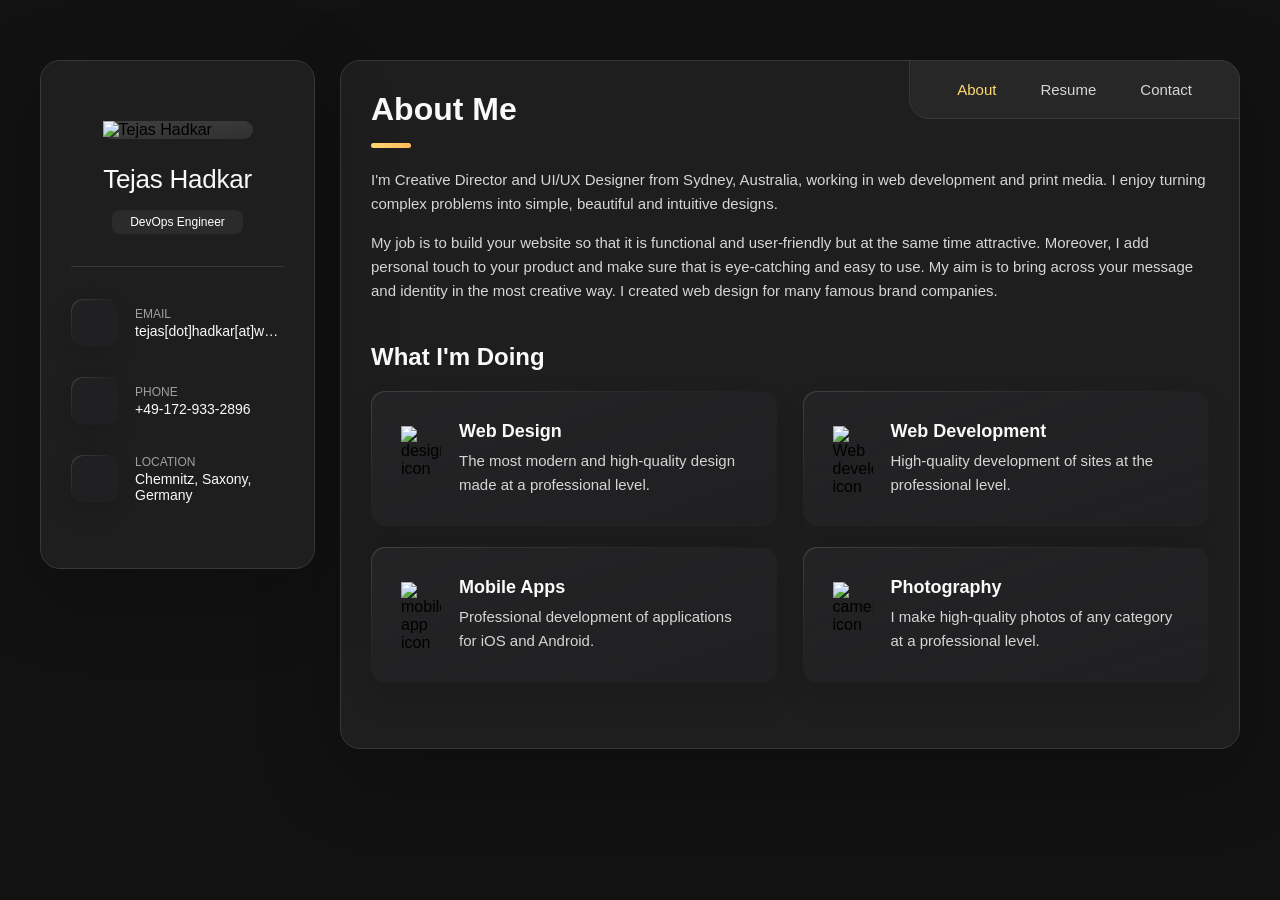
==== commit 5ecef877: "[CHG] Updated job title" ====
--- a/index.html
+++ b/index.html
@@ -48,7 +48,7 @@
         <div class="info-content">
           <h1 class="name" title="Tejas Hadkar">Tejas Hadkar</h1>
 
-          <p class="title">DevOps Developer</p>
+          <p class="title">DevOps Engineer</p>
         </div>
 
         <button class="info_more-btn" data-sidebar-btn>
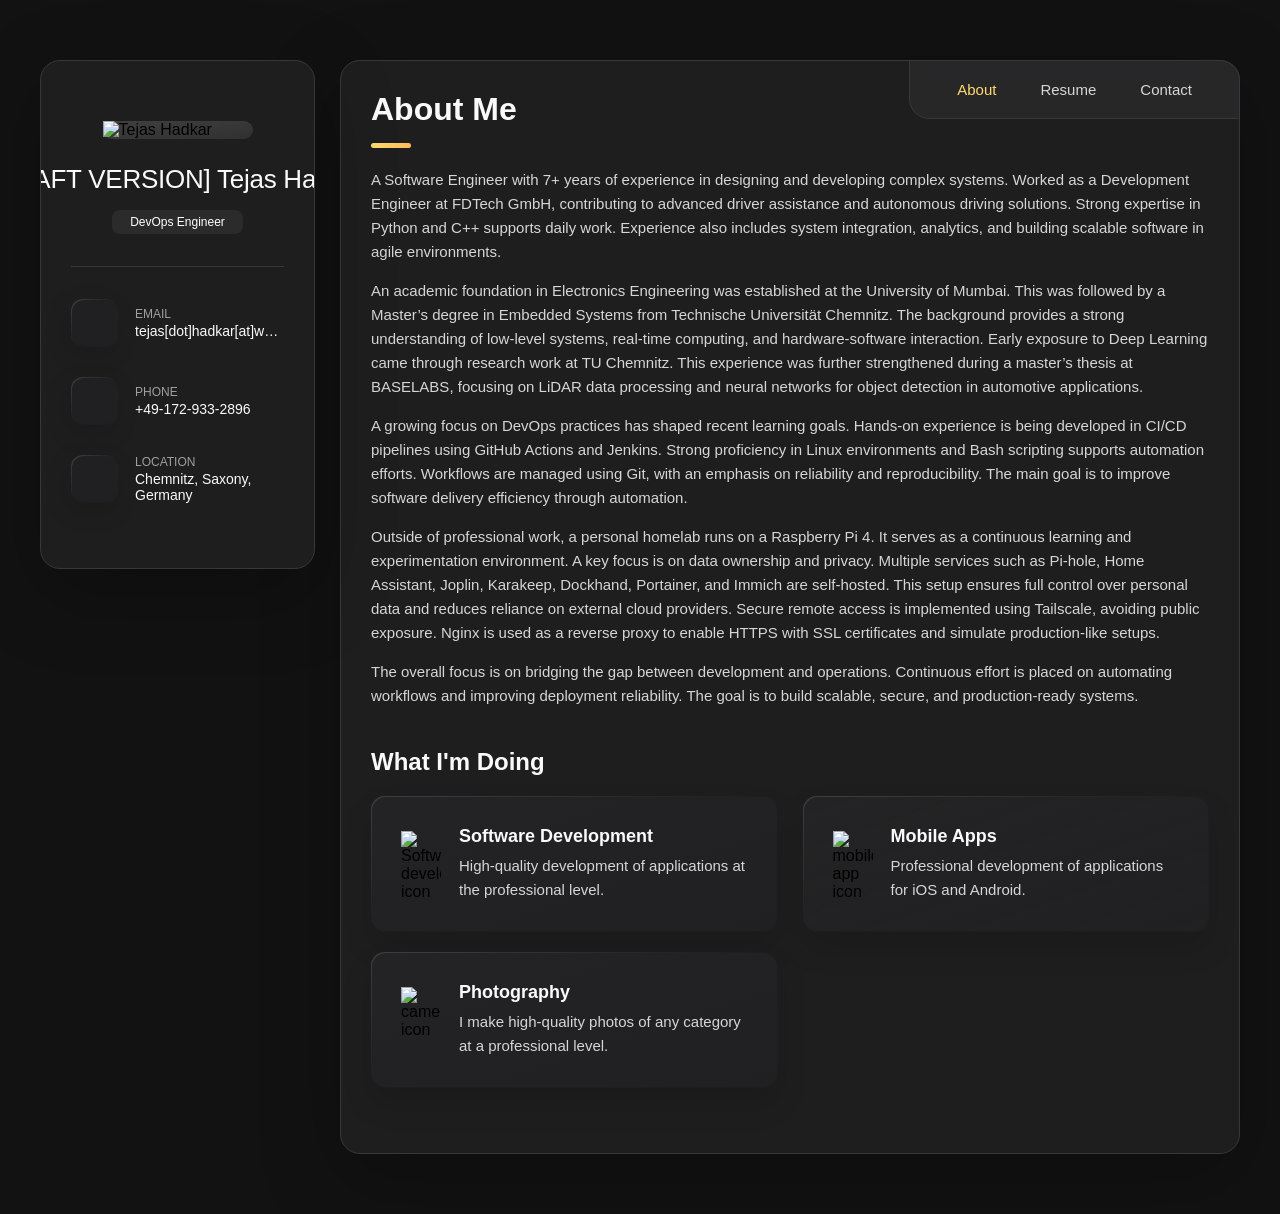
==== commit 1fb16d2e: "[ADD] Draft version and about me added" ====
--- a/index.html
+++ b/index.html
@@ -46,7 +46,7 @@
         </figure>
 
         <div class="info-content">
-          <h1 class="name" title="Tejas Hadkar">Tejas Hadkar</h1>
+          <h1 class="name" title="Tejas Hadkar">[DRAFT VERSION] Tejas Hadkar</h1>
 
           <p class="title">DevOps Engineer</p>
         </div>
@@ -193,17 +193,42 @@
 
         <section class="about-text">
           <p>
-            I'm Creative Director and UI/UX Designer from Sydney, Australia, working in web development and print media.
-            I enjoy
-            turning complex problems into simple, beautiful and intuitive designs.
+            A Software Engineer with 7+ years of experience in designing and developing complex systems.
+            Worked as a Development Engineer at FDTech GmbH, contributing to advanced driver assistance and autonomous driving solutions.
+            Strong expertise in Python and C++ supports daily work.
+            Experience also includes system integration, analytics, and building scalable software in agile environments.
           </p>
 
           <p>
-            My job is to build your website so that it is functional and user-friendly but at the same time attractive.
-            Moreover, I
-            add personal touch to your product and make sure that is eye-catching and easy to use. My aim is to bring
-            across your
-            message and identity in the most creative way. I created web design for many famous brand companies.
+            An academic foundation in Electronics Engineering was established at the University of Mumbai.
+            This was followed by a Master’s degree in Embedded Systems from Technische Universität Chemnitz.
+            The background provides a strong understanding of low-level systems, real-time computing, and hardware-software interaction.
+            Early exposure to Deep Learning came through research work at TU Chemnitz.
+            This experience was further strengthened during a master’s thesis at BASELABS, focusing on LiDAR data processing and neural networks for object detection in automotive applications.
+          </p>
+
+          <p>
+            A growing focus on DevOps practices has shaped recent learning goals.
+            Hands-on experience is being developed in CI/CD pipelines using GitHub Actions and Jenkins.
+            Strong proficiency in Linux environments and Bash scripting supports automation efforts.
+            Workflows are managed using Git, with an emphasis on reliability and reproducibility.
+            The main goal is to improve software delivery efficiency through automation.
+          </p>
+
+          <p>
+            Outside of professional work, a personal homelab runs on a Raspberry Pi 4.
+            It serves as a continuous learning and experimentation environment.
+            A key focus is on data ownership and privacy.
+            Multiple services such as Pi-hole, Home Assistant, Joplin, Karakeep, Dockhand, Portainer, and Immich are self-hosted.
+            This setup ensures full control over personal data and reduces reliance on external cloud providers.
+            Secure remote access is implemented using Tailscale, avoiding public exposure.
+            Nginx is used as a reverse proxy to enable HTTPS with SSL certificates and simulate production-like setups.
+          </p>
+
+          <p>
+            The overall focus is on bridging the gap between development and operations.
+            Continuous effort is placed on automating workflows and improving deployment reliability.
+            The goal is to build scalable, secure, and production-ready systems.
           </p>
         </section>
 
@@ -218,7 +243,7 @@
 
           <ul class="service-list">
 
-            <li class="service-item">
+            <!-- <li class="service-item">
 
               <div class="service-icon-box">
                 <img src="./assets/images/icon-design.svg
@@ -233,19 +258,19 @@
                 </p>
               </div>
 
-            </li>
+            </li> -->
 
             <li class="service-item">
 
               <div class="service-icon-box">
-                <img src="./assets/images/icon-dev.svg" alt="Web development icon" width="40">
+                <img src="./assets/images/icon-dev.svg" alt="Software development icon" width="40">
               </div>
 
               <div class="service-content-box">
-                <h4 class="h4 service-item-title">Web development</h4>
+                <h4 class="h4 service-item-title">Software development</h4>
 
                 <p class="service-item-text">
-                  High-quality development of sites at the professional level.
+                  High-quality development of applications at the professional level.
                 </p>
               </div>
 
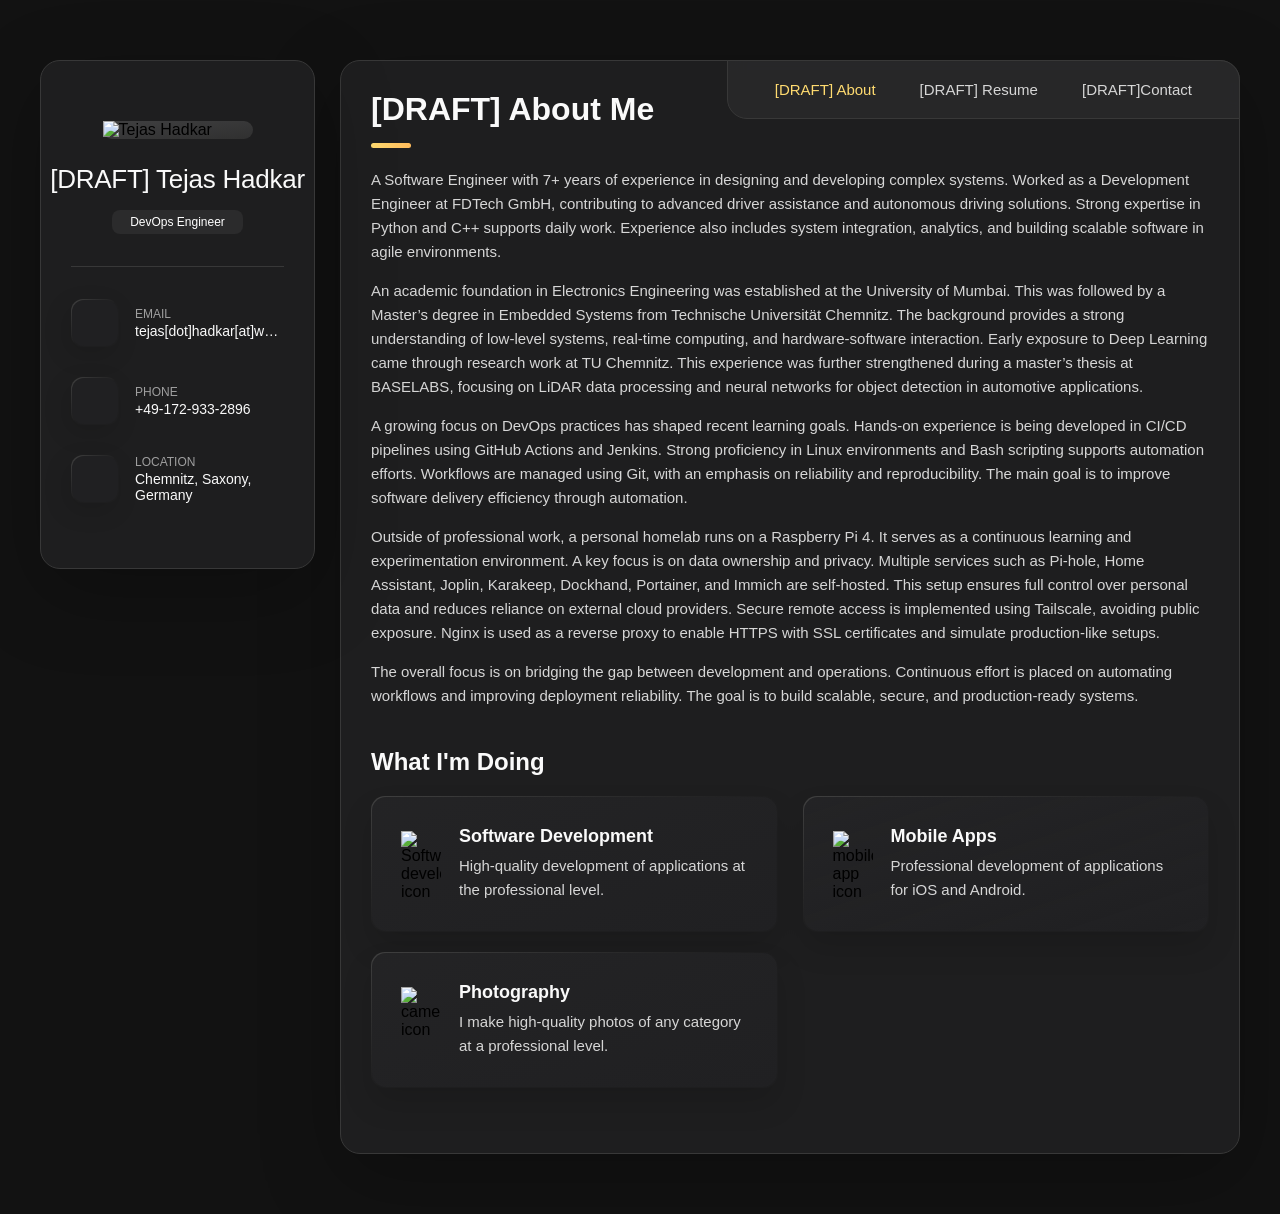
==== commit 0663d490: "[CHG] updated draft indications" ====
--- a/index.html
+++ b/index.html
@@ -46,7 +46,7 @@
         </figure>
 
         <div class="info-content">
-          <h1 class="name" title="Tejas Hadkar">[DRAFT VERSION] Tejas Hadkar</h1>
+          <h1 class="name" title="Tejas Hadkar">[DRAFT] Tejas Hadkar</h1>
 
           <p class="title">DevOps Engineer</p>
         </div>
@@ -162,15 +162,15 @@
         <ul class="navbar-list">
 
           <li class="navbar-item">
-            <button class="navbar-link  active" data-nav-link>About</button>
+            <button class="navbar-link  active" data-nav-link>[DRAFT] About</button>
           </li>
 
           <li class="navbar-item">
-            <button class="navbar-link" data-nav-link>Resume</button>
+            <button class="navbar-link" data-nav-link>[DRAFT] Resume</button>
           </li>
           
           <li class="navbar-item">
-            <button class="navbar-link" data-nav-link>Contact</button>
+            <button class="navbar-link" data-nav-link>[DRAFT]Contact</button>
           </li>
 
         </ul>
@@ -188,7 +188,7 @@
       <article class="about active" data-page="about">
 
         <header>
-          <h2 class="h2 article-title">About me</h2>
+          <h2 class="h2 article-title">[DRAFT] About me</h2>
         </header>
 
         <section class="about-text">
@@ -325,7 +325,7 @@
       <article class="resume" data-page="resume">
 
         <header>
-          <h2 class="h2 article-title">Resume</h2>
+          <h2 class="h2 article-title">[DRAFT] Resume</h2>
         </header>
         <section class="timeline">
 
@@ -519,7 +519,7 @@
       <article class="contact" data-page="contact">
 
         <header>
-          <h2 class="h2 article-title">Contact</h2>
+          <h2 class="h2 article-title">[DRAFT] Contact</h2>
         </header>
 
         <section class="contact-form">
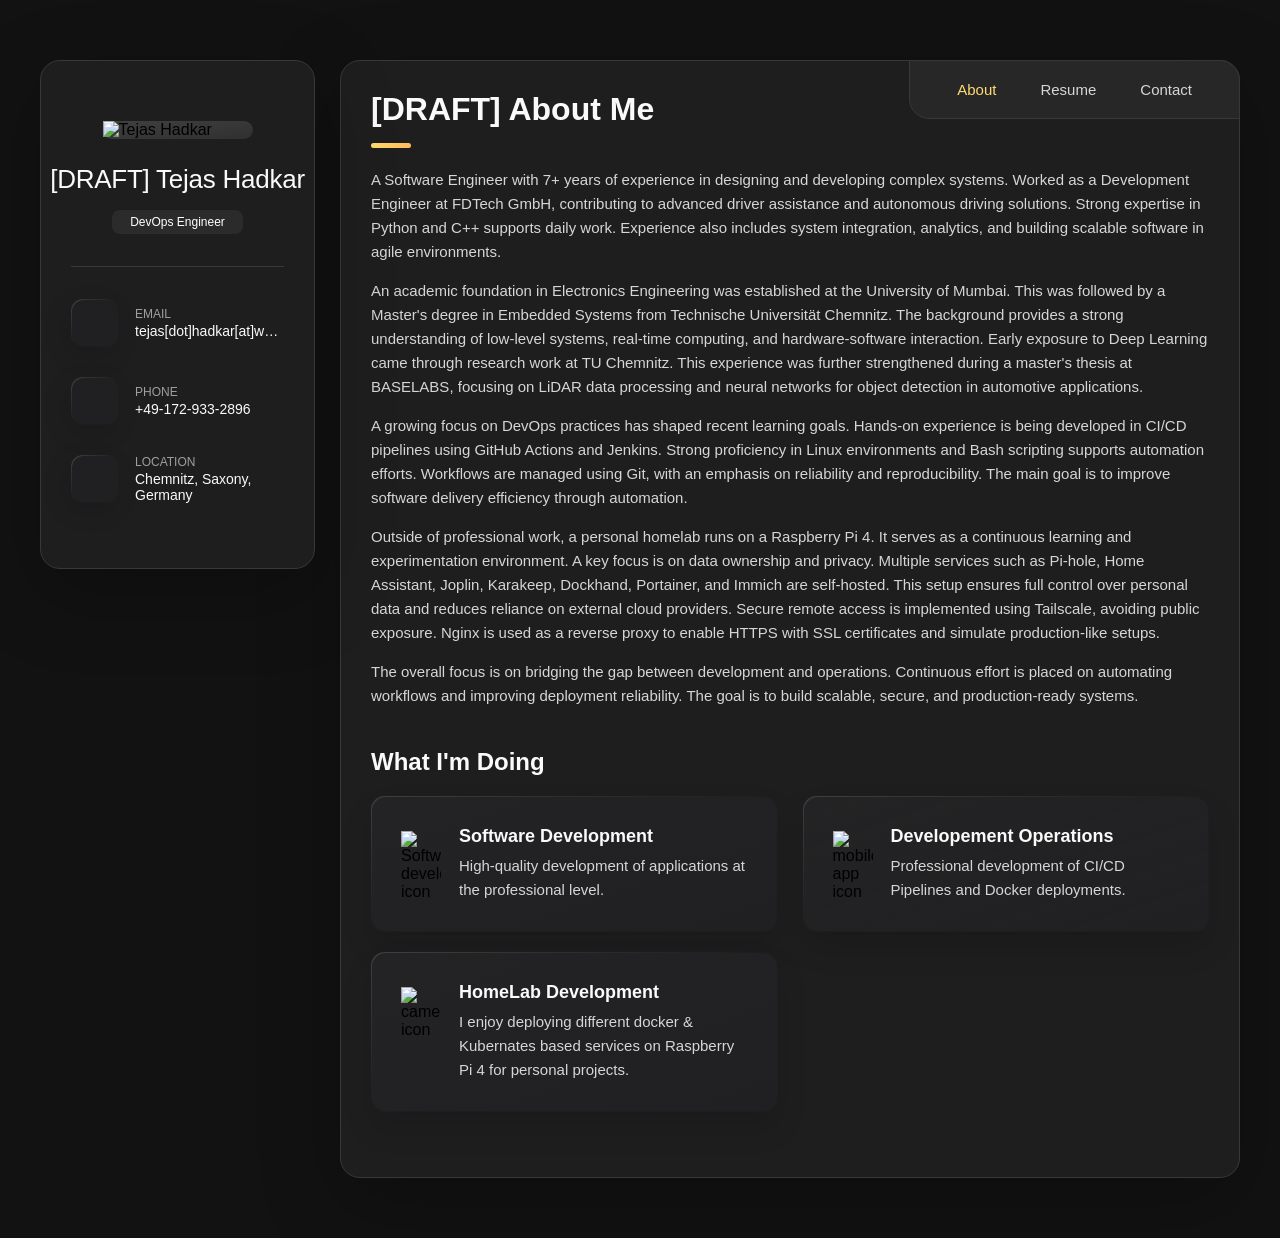
==== commit a2a6e63e: "[CHG] Updated Resume" ====
--- a/index.html
+++ b/index.html
@@ -162,15 +162,15 @@
         <ul class="navbar-list">
 
           <li class="navbar-item">
-            <button class="navbar-link  active" data-nav-link>[DRAFT] About</button>
+            <button class="navbar-link  active" data-nav-link>About</button>
           </li>
 
           <li class="navbar-item">
-            <button class="navbar-link" data-nav-link>[DRAFT] Resume</button>
+            <button class="navbar-link" data-nav-link>Resume</button>
           </li>
           
           <li class="navbar-item">
-            <button class="navbar-link" data-nav-link>[DRAFT]Contact</button>
+            <button class="navbar-link" data-nav-link>Contact</button>
           </li>
 
         </ul>
@@ -201,10 +201,10 @@
 
           <p>
             An academic foundation in Electronics Engineering was established at the University of Mumbai.
-            This was followed by a Master’s degree in Embedded Systems from Technische Universität Chemnitz.
+            This was followed by a Master's degree in Embedded Systems from Technische Universität Chemnitz.
             The background provides a strong understanding of low-level systems, real-time computing, and hardware-software interaction.
             Early exposure to Deep Learning came through research work at TU Chemnitz.
-            This experience was further strengthened during a master’s thesis at BASELABS, focusing on LiDAR data processing and neural networks for object detection in automotive applications.
+            This experience was further strengthened during a master's thesis at BASELABS, focusing on LiDAR data processing and neural networks for object detection in automotive applications.
           </p>
 
           <p>
@@ -283,10 +283,10 @@
               </div>
 
               <div class="service-content-box">
-                <h4 class="h4 service-item-title">Mobile apps</h4>
+                <h4 class="h4 service-item-title">Developement Operations</h4>
 
                 <p class="service-item-text">
-                  Professional development of applications for iOS and Android.
+                  Professional development of CI/CD Pipelines and Docker deployments.
                 </p>
               </div>
 
@@ -299,10 +299,10 @@
               </div>
 
               <div class="service-content-box">
-                <h4 class="h4 service-item-title">Photography</h4>
+                <h4 class="h4 service-item-title">HomeLab Development</h4>
 
                 <p class="service-item-text">
-                  I make high-quality photos of any category at a professional level.
+                  I enjoy deploying different docker & Kubernates based services on Raspberry Pi 4 for personal projects.
                 </p>
               </div>
 
@@ -343,40 +343,51 @@
 
               <h4 class="h4 timeline-item-title">DevOps Engineer</h4>
               
-              <h4> <a href="https://www.fdtech.de" class="timeline-item-link">FDTech GmbH</a></h4>
-
+              <h4> <a href="https://www.fdtech.de" class="timeline-item-link">FDTech GmbH, Chemnitz</a> </h4>
+              
               <span>2023/07 — 2025/05</span>
-
+              
+              <ul class="timeline-text">
+                <li> - I was responsible to build, optimize and maintain the build, test and deployment pipelines for different projects.</li>
+                <li> - Developed and optimized an automatic build & test framework with Jenkins, VMWare and Python to test a remote hardware connected camera for the developed functions.</li>
+                <li> - Built a build + test + deploy pipeline with GitHub Actions for a Python application as well as for a DSL & Gradle based application.</li>
+                <!-- <li> - Built a build + test + deploy pipeline with GitHub Actions for a Python application as well as for a DSL & Gradle based <a href="https://cariad.technology/de/en/news/stories/automated-driving-testing-innovation-cariad-dxc.html" class="timeline-item-link">stiEF</a> application.</li> -->
+                <li> - Injected a Test gate for an Python + Flask based web application using Atlassian Bamboo framework.</li>
+              </ul>
+
+            </li>
+            
+            <li class="timeline-item">
+              
+              <h4 class="h4 timeline-item-title">Development Engineer</h4>
+
+              <h4> <a href="https://www.fdtech.de" class="timeline-item-link">FDTech GmbH, Chemnitz</a> </h4>
+              
+              <span>2018/09 - 2023/06</span>
+              
+              <ul class="timeline-text">
+                <li> - During this period I had worked on different projects as a software development engineer.</li>
+                <li> - I was mainly responsible for the development and prototyping of the different autonomous driving functions of a vehicle such as overtaking maneuver, parking maneuver, pedestrian prediction, blind spot detection for components like highway pilot and situation interpretation.</li>
+                <li> - Developed and implemented various unit test cases for different autonomous driving functions using Gtest</li>
+                <li> - Worked as an integration engineer, building different components, adjusting the interfaces of the connectors and building and testing the complete toolchain for an autonomous driving funtion.</li>
+              </ul>
+              
+            </li>
+            
+            <li class="timeline-item">
+              
+              <h4 class="h4 timeline-item-title">Software QA Engineer</h4>
+              
+              <h4> <a href="https://www.ness.com" class="timeline-item-link">Ness Technologies, India</a> </h4>
+              
+              <span>12/2012 — 02/2015</span>
+              
               <p class="timeline-text">
-                I was responsible to build, run, and maintain the build and test pipeline for projects.
-              </p>
-
-            </li>
-
-            <li class="timeline-item">
-
-              <h4 class="h4 timeline-item-title">Art director</h4>
-
-              <span>2013 — 2015</span>
-
-              <p class="timeline-text">
-                Nemo enims ipsam voluptatem, blanditiis praesentium voluptum delenit atque corrupti, quos dolores et
-                quas molestias
-                exceptur.
-              </p>
-
-            </li>
-
-            <li class="timeline-item">
-
-              <h4 class="h4 timeline-item-title">Web designer</h4>
-
-              <span>2010 — 2013</span>
-
-              <p class="timeline-text">
-                Nemo enims ipsam voluptatem, blanditiis praesentium voluptum delenit atque corrupti, quos dolores et
-                quas molestias
-                exceptur.
+                <ul class="timeline-text">
+                  <li> - During this role, I was mainly responsible for manual as well as automated testing of the developed application.</li>
+                  <li> - Development and execution of the manual test suite for the functional testing of the application.</li>
+                  <li> - Performance and Load Testing of the web applicaiton using JMeter.</li>
+                </ul>
               </p>
 
             </li>
@@ -399,41 +410,57 @@
 
             <li class="timeline-item">
 
-              <h4 class="h4 timeline-item-title">University school of the arts</h4>
-
-              <span>2007 — 2008</span>
-
+              <h4 class="h4 timeline-item-title">Masters in Embedded Systems</h4>
+              
+              <h4> <a href="https://www.tu-chemnitz.de" class="timeline-item-link">TU Chemnitz</a> </h4>
+
+              <span>2015 — 2018</span>
+              
               <p class="timeline-text">
-                Nemo enims ipsam voluptatem, blanditiis praesentium voluptum delenit atque corrupti, quos dolores et
-                quas molestias
-                exceptur.
+                <ul class="timeline-text">
+                  <li> - Development of Embedded Systems</li>
+                  <li> - Hardware Software Co-design</li>
+                  <li> - Real-time Systems</li>
+                  <li> - Components and Architectures of Embedded System</li>
+                </ul>
               </p>
 
             </li>
 
             <li class="timeline-item">
 
-              <h4 class="h4 timeline-item-title">New york academy of art</h4>
-
-              <span>2006 — 2007</span>
-
+              <h4 class="h4 timeline-item-title">Bachelors in Electronics Engineering</h4>
+              
+              <h4> <a href="https://dypatil.edu/schools/ramrao-adik-institute-of-technology" class="timeline-item-link">RAIT - Mumbai University, India</a> </h4>
+
+              <span>2009 — 2012</span>
+              
               <p class="timeline-text">
-                Ratione voluptatem sequi nesciunt, facere quisquams facere menda ossimus, omnis voluptas assumenda est
-                omnis..
+              
+                <ul class="timeline-text">
+                  <li> - Microprocessors and Microcontrollers</li>
+                  <li> - Design of Computer Architectures</li>
+                  <li> - Robotics</li>
+                </ul>
+
               </p>
 
             </li>
 
             <li class="timeline-item">
 
-              <h4 class="h4 timeline-item-title">High school of art and design</h4>
-
-              <span>2002 — 2004</span>
-
+              <h4 class="h4 timeline-item-title">Diploma in Industrial Electronics</h4>
+              
+              <h4> <a href="http://www.vpmthane.org/polywebnew/index.html" class="timeline-item-link">VPM's Polytechnic, India</a> </h4>
+
+              <span>2006 — 2009</span>
+              
               <p class="timeline-text">
-                Duis aute irure dolor in reprehenderit in voluptate, quila voluptas mag odit aut fugit, sed consequuntur
-                magni dolores
-                eos.
+
+                <ul class="timeline-text">
+                  <li> - Power Electronics</li>
+                  <li> - Control Theory</li>
+                </ul>
               </p>
 
             </li>
@@ -442,16 +469,19 @@
 
         </section>
 
+        <!--
+          - #Technical Skills
+        -->
         <section class="skill">
 
-          <h3 class="h3 skills-title">My skills</h3>
+          <h3 class="h3 skills-title">Technical skills</h3>
 
           <ul class="skills-list content-card">
 
             <li class="skills-item">
 
               <div class="title-wrapper">
-                <h5 class="h5">Web design</h5>
+                <h5 class="h5">GitHub Actions, Jenkins, Bamboo</h5>
                 <data value="80">80%</data>
               </div>
 
@@ -464,7 +494,7 @@
             <li class="skills-item">
 
               <div class="title-wrapper">
-                <h5 class="h5">Graphic design</h5>
+                <h5 class="h5">Docker, Git, SVN, Linux</h5>
                 <data value="70">70%</data>
               </div>
 
@@ -477,25 +507,77 @@
             <li class="skills-item">
 
               <div class="title-wrapper">
-                <h5 class="h5">Branding</h5>
+                <h5 class="h5">Shell, Python, Groovy, C++</h5>
+                <data value="80">80%</data>
+              </div>
+
+              <div class="skill-progress-bg">
+                <div class="skill-progress-fill" style="width: 80%;"></div>
+              </div>
+
+            </li>
+
+            <li class="skills-item">
+
+              <div class="title-wrapper">
+                <h5 class="h5">AWS, Azure, GCP</h5>
+                <data value="20">20%</data>
+              </div>
+
+              <div class="skill-progress-bg">
+                <div class="skill-progress-fill" style="width: 20%;"></div>
+              </div>
+
+            </li>
+
+            <li class="skills-item">
+
+              <div class="title-wrapper">
+                <h5 class="h5">Kubernates, Terraform, Ansible</h5>
+                <data value="10">10%</data>
+              </div>
+
+              <div class="skill-progress-bg">
+                <div class="skill-progress-fill" style="width: 10%;"></div>
+              </div>
+
+            </li>
+
+          </ul>
+
+        </section>
+
+        <!--
+          - #Language Skills
+        -->
+        <section class="skill">
+
+          <h3 class="h3 skills-title">Language skills</h3>
+
+          <ul class="skills-list content-card">
+
+            <li class="skills-item">
+
+              <div class="title-wrapper">
+                <h5 class="h5">German - B2 Technical Communication Level</h5>
+                <data value="70">70%</data>
+              </div>
+
+              <div class="skill-progress-bg">
+                <div class="skill-progress-fill" style="width: 70%;"></div>
+              </div>
+
+            </li>
+
+            <li class="skills-item">
+
+              <div class="title-wrapper">
+                <h5 class="h5">English - C1 Communicaitons Level</h5>
                 <data value="90">90%</data>
               </div>
 
               <div class="skill-progress-bg">
                 <div class="skill-progress-fill" style="width: 90%;"></div>
-              </div>
-
-            </li>
-
-            <li class="skills-item">
-
-              <div class="title-wrapper">
-                <h5 class="h5">WordPress</h5>
-                <data value="50">50%</data>
-              </div>
-
-              <div class="skill-progress-bg">
-                <div class="skill-progress-fill" style="width: 50%;"></div>
               </div>
 
             </li>
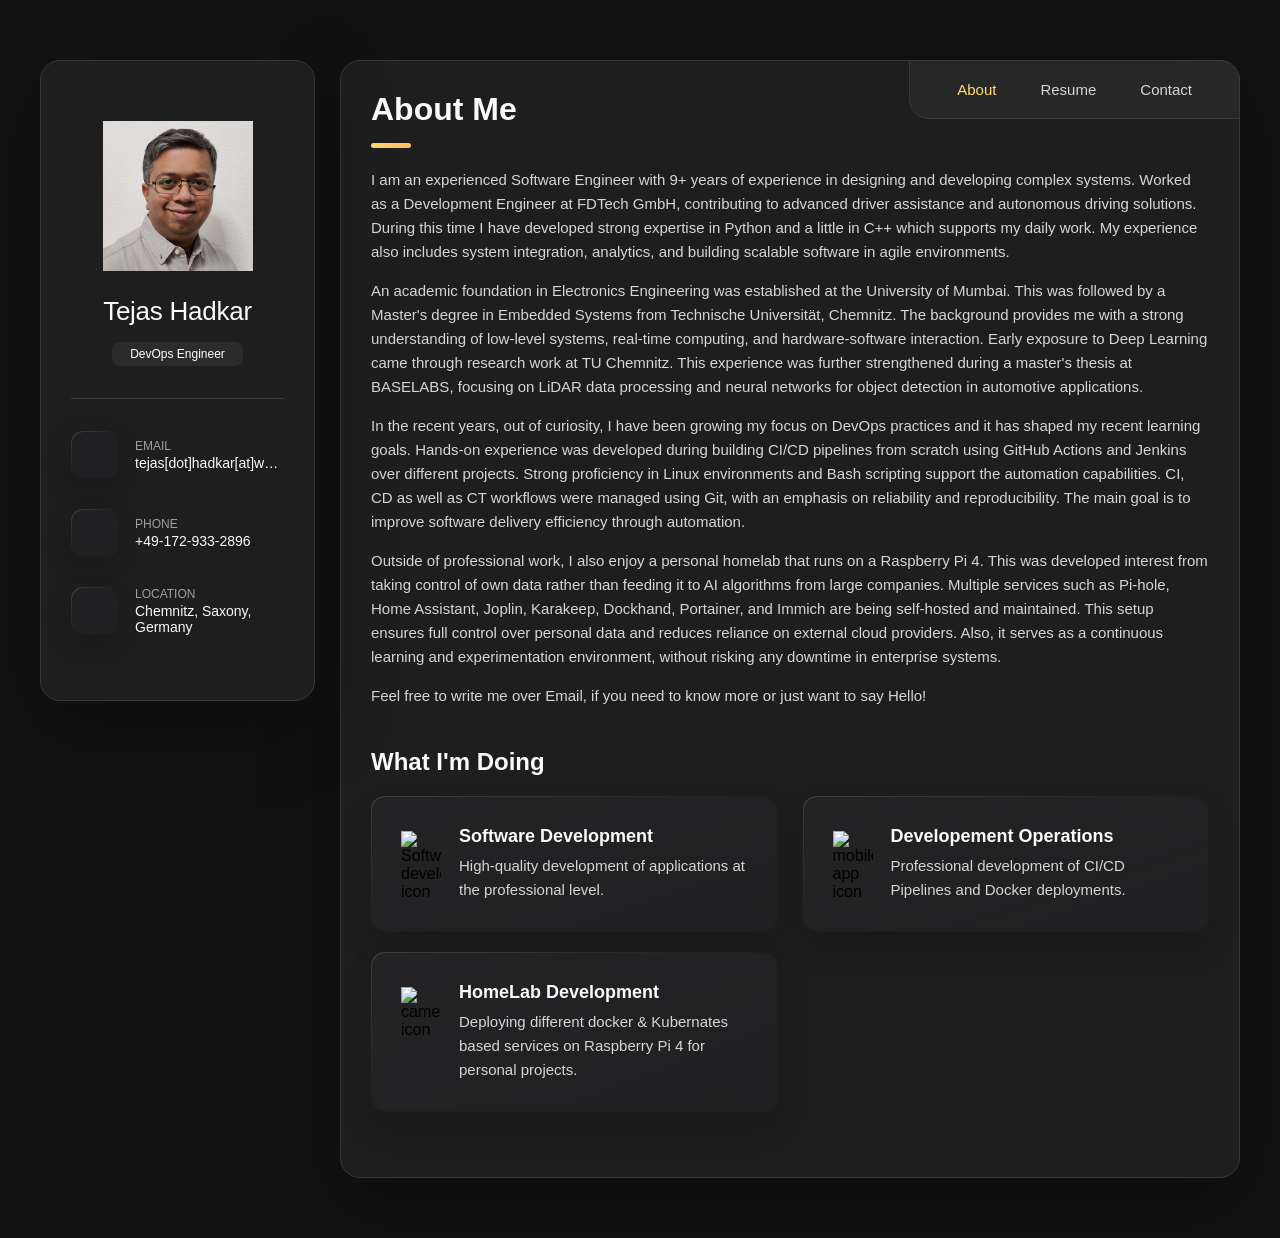
==== commit 16c616fb: "[CHG] Updated about and removed unused files" ====
--- a/index.html
+++ b/index.html
@@ -5,7 +5,7 @@
   <meta charset="UTF-8">
   <meta http-equiv="X-UA-Compatible" content="IE=edge">
   <meta name="viewport" content="width=device-width, initial-scale=1.0">
-  <title>Tejas Hadkar Portfolio</title>
+  <title>Tejas Hadkar - Portfolio</title>
 
   <!--
     - favicon
@@ -42,11 +42,15 @@
       <div class="sidebar-info">
 
         <figure class="avatar-box">
-          <img src="./assets/images/my-avatar.png" alt="Tejas Hadkar" width="80">
+          <img
+            src="./assets/images/my-pic.png"
+            alt="Tejas Hadkar"
+            width="80"
+          />
         </figure>
 
         <div class="info-content">
-          <h1 class="name" title="Tejas Hadkar">[DRAFT] Tejas Hadkar</h1>
+          <h1 class="name" title="Tejas Hadkar">Tejas Hadkar</h1>
 
           <p class="title">DevOps Engineer</p>
         </div>
@@ -131,11 +135,11 @@
             </a>
           </li>
 
-          <li class="social-item">
+          <!-- <li class="social-item">
             <a href="https://gitlab.com/hadkartejas" class="social-link">
               <ion-icon name="logo-gitlab"></ion-icon>
             </a>
-          </li>
+          </li> -->
 
         </ul>
 
@@ -160,7 +164,6 @@
       <nav class="navbar">
 
         <ul class="navbar-list">
-
           <li class="navbar-item">
             <button class="navbar-link  active" data-nav-link>About</button>
           </li>
@@ -188,47 +191,43 @@
       <article class="about active" data-page="about">
 
         <header>
-          <h2 class="h2 article-title">[DRAFT] About me</h2>
+          <h2 class="h2 article-title">About me</h2>
         </header>
 
         <section class="about-text">
           <p>
-            A Software Engineer with 7+ years of experience in designing and developing complex systems.
+            I am an experienced Software Engineer with 9+ years of experience in designing and developing complex systems.
             Worked as a Development Engineer at FDTech GmbH, contributing to advanced driver assistance and autonomous driving solutions.
-            Strong expertise in Python and C++ supports daily work.
-            Experience also includes system integration, analytics, and building scalable software in agile environments.
+            During this time I have developed strong expertise in Python and a little in C++ which supports my daily work.
+            My experience also includes system integration, analytics, and building scalable software in agile environments.
           </p>
 
           <p>
             An academic foundation in Electronics Engineering was established at the University of Mumbai.
-            This was followed by a Master's degree in Embedded Systems from Technische Universität Chemnitz.
-            The background provides a strong understanding of low-level systems, real-time computing, and hardware-software interaction.
+            This was followed by a Master's degree in Embedded Systems from Technische Universität, Chemnitz.
+            The background provides me with a strong understanding of low-level systems, real-time computing, and hardware-software interaction.
             Early exposure to Deep Learning came through research work at TU Chemnitz.
             This experience was further strengthened during a master's thesis at BASELABS, focusing on LiDAR data processing and neural networks for object detection in automotive applications.
           </p>
 
           <p>
-            A growing focus on DevOps practices has shaped recent learning goals.
-            Hands-on experience is being developed in CI/CD pipelines using GitHub Actions and Jenkins.
-            Strong proficiency in Linux environments and Bash scripting supports automation efforts.
-            Workflows are managed using Git, with an emphasis on reliability and reproducibility.
+            In the recent years, out of curiosity, I have been growing my focus on DevOps practices and it has shaped my recent learning goals.
+            Hands-on experience was developed during building CI/CD pipelines from scratch using GitHub Actions and Jenkins over different projects.
+            Strong proficiency in Linux environments and Bash scripting support the automation capabilities.
+            CI, CD as well as CT workflows were managed using Git, with an emphasis on reliability and reproducibility.
             The main goal is to improve software delivery efficiency through automation.
           </p>
 
           <p>
-            Outside of professional work, a personal homelab runs on a Raspberry Pi 4.
-            It serves as a continuous learning and experimentation environment.
-            A key focus is on data ownership and privacy.
-            Multiple services such as Pi-hole, Home Assistant, Joplin, Karakeep, Dockhand, Portainer, and Immich are self-hosted.
+            Outside of professional work, I also enjoy a personal homelab that runs on a Raspberry Pi 4.
+            This was developed interest from taking control of own data rather than feeding it to AI algorithms from large companies.
+            Multiple services such as Pi-hole, Home Assistant, Joplin, Karakeep, Dockhand, Portainer, and Immich are being self-hosted and maintained.
             This setup ensures full control over personal data and reduces reliance on external cloud providers.
-            Secure remote access is implemented using Tailscale, avoiding public exposure.
-            Nginx is used as a reverse proxy to enable HTTPS with SSL certificates and simulate production-like setups.
+            Also, it serves as a continuous learning and experimentation environment, without risking any downtime in enterprise systems.
           </p>
 
           <p>
-            The overall focus is on bridging the gap between development and operations.
-            Continuous effort is placed on automating workflows and improving deployment reliability.
-            The goal is to build scalable, secure, and production-ready systems.
+            Feel free to write me over Email, if you need to know more or just want to say Hello!
           </p>
         </section>
 
@@ -239,26 +238,9 @@
 
         <section class="service">
 
-          <h3 class="h3 service-title">What i'm doing</h3>
+          <h3 class="h3 service-title">What I'm doing</h3>
 
           <ul class="service-list">
-
-            <!-- <li class="service-item">
-
-              <div class="service-icon-box">
-                <img src="./assets/images/icon-design.svg
-                " alt="design icon" width="40">
-              </div>
-
-              <div class="service-content-box">
-                <h4 class="h4 service-item-title">Web design</h4>
-
-                <p class="service-item-text">
-                  The most modern and high-quality design made at a professional level.
-                </p>
-              </div>
-
-            </li> -->
 
             <li class="service-item">
 
@@ -302,7 +284,7 @@
                 <h4 class="h4 service-item-title">HomeLab Development</h4>
 
                 <p class="service-item-text">
-                  I enjoy deploying different docker & Kubernates based services on Raspberry Pi 4 for personal projects.
+                  Deploying different docker & Kubernates based services on Raspberry Pi 4 for personal projects.
                 </p>
               </div>
 
@@ -325,7 +307,7 @@
       <article class="resume" data-page="resume">
 
         <header>
-          <h2 class="h2 article-title">[DRAFT] Resume</h2>
+          <h2 class="h2 article-title">Resume</h2>
         </header>
         <section class="timeline">
 
@@ -348,10 +330,12 @@
               <span>2023/07 — 2025/05</span>
               
               <ul class="timeline-text">
-                <li> - I was responsible to build, optimize and maintain the build, test and deployment pipelines for different projects.</li>
-                <li> - Developed and optimized an automatic build & test framework with Jenkins, VMWare and Python to test a remote hardware connected camera for the developed functions.</li>
-                <li> - Built a build + test + deploy pipeline with GitHub Actions for a Python application as well as for a DSL & Gradle based application.</li>
-                <!-- <li> - Built a build + test + deploy pipeline with GitHub Actions for a Python application as well as for a DSL & Gradle based <a href="https://cariad.technology/de/en/news/stories/automated-driving-testing-innovation-cariad-dxc.html" class="timeline-item-link">stiEF</a> application.</li> -->
+                <li> - I was responsible to build, optimize and maintain the build, test and deployment pipelines for different
+                  projects.</li>
+                <li> - Developed and optimized an automatic build & test framework with Jenkins, VMWare and Python to test a remote
+                  hardware connected camera for the developed functions.</li>
+                <li> - Built a build + test + deploy pipeline with GitHub Actions for a Python application as well as for a DSL &
+                  Gradle based application.</li>
                 <li> - Injected a Test gate for an Python + Flask based web application using Atlassian Bamboo framework.</li>
               </ul>
 
@@ -369,7 +353,7 @@
                 <li> - During this period I had worked on different projects as a software development engineer.</li>
                 <li> - I was mainly responsible for the development and prototyping of the different autonomous driving functions of a vehicle such as overtaking maneuver, parking maneuver, pedestrian prediction, blind spot detection for components like highway pilot and situation interpretation.</li>
                 <li> - Developed and implemented various unit test cases for different autonomous driving functions using Gtest</li>
-                <li> - Worked as an integration engineer, building different components, adjusting the interfaces of the connectors and building and testing the complete toolchain for an autonomous driving funtion.</li>
+                <li> - Worked as an integration engineer, building different components, adjusting the interfaces of the connectors and building and testing the complete toolchain for an autonomous driving function.</li>
               </ul>
               
             </li>
@@ -425,6 +409,10 @@
                 </ul>
               </p>
 
+              <p class="timeline-text">
+                  <br/><b><u>Master Thesis</u></b>:<br/>Object Detection, Classification and Localization of the 3D objects using Deep Neural Networks in a 3D-Point cloud data.
+              </p>
+
             </li>
 
             <li class="timeline-item">
@@ -445,6 +433,13 @@
 
               </p>
 
+              <p class="timeline-text">
+                  <br/><b><u>Projects</u></b>:<br/>
+                <ul class="timeline-text">
+                  <li> - Propeller Display</li>
+                </ul>
+              </p>
+
             </li>
 
             <li class="timeline-item">
@@ -601,7 +596,7 @@
       <article class="contact" data-page="contact">
 
         <header>
-          <h2 class="h2 article-title">[DRAFT] Contact</h2>
+          <h2 class="h2 article-title">Contact</h2>
         </header>
 
         <section class="contact-form">
@@ -636,7 +631,7 @@
 
 
 
-
+<!-- <iframe src="https://www.google.com/maps/embed?pb=!1m18!1m12!1m3!1d2733.033533083289!2d12.890728376619878!3d50.8353941595726!2m3!1f0!2f0!3f0!3m2!1i1024!2i768!4f13.1!3m3!1m2!1s0x47a747ac5ab3ead9%3A0x55401eceb4b3df22!2sHorst-Menzel-Stra%C3%9Fe%2010%2C%2009112%20Chemnitz!5e1!3m2!1sen!2sde!4v1775747998095!5m2!1sen!2sde" width="300" height="300" style="border:0;" allowfullscreen="" loading="lazy" referrerpolicy="no-referrer-when-downgrade"></iframe> -->
 
   <!--
     - custom js link
